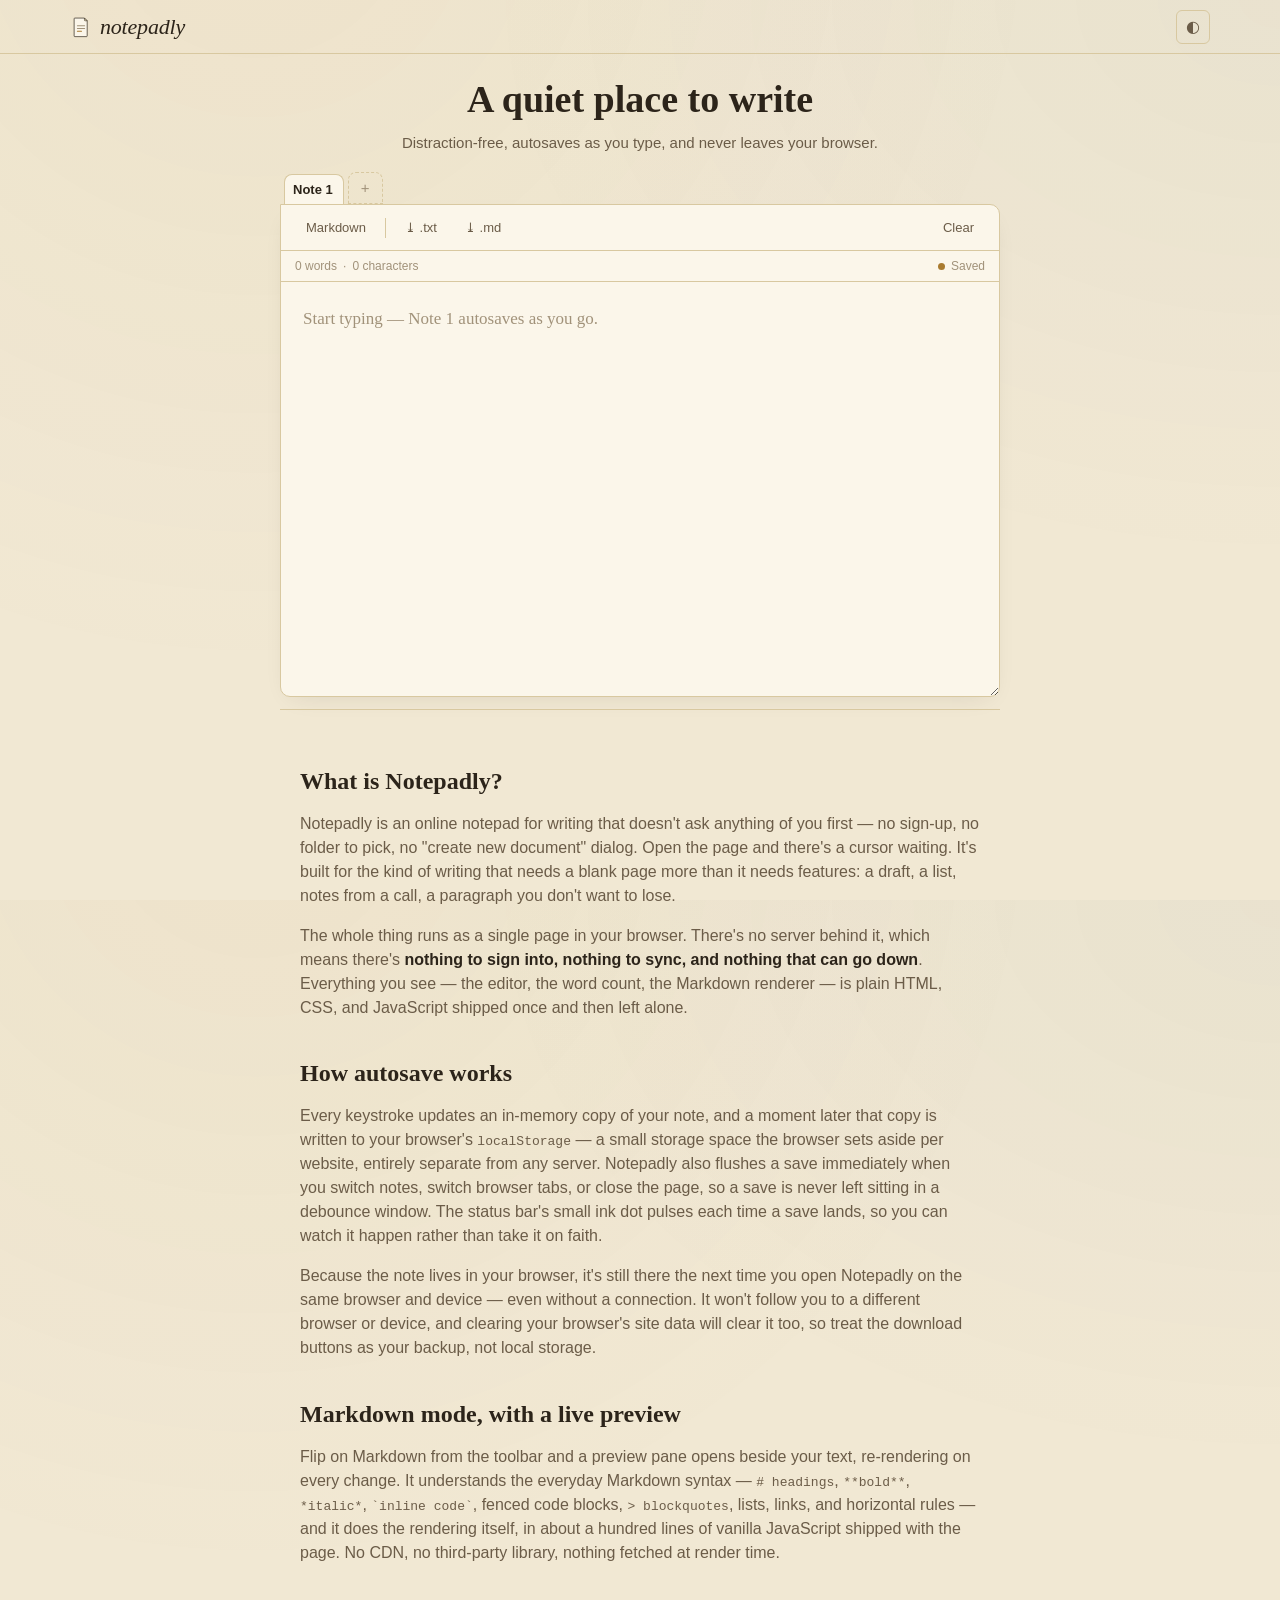
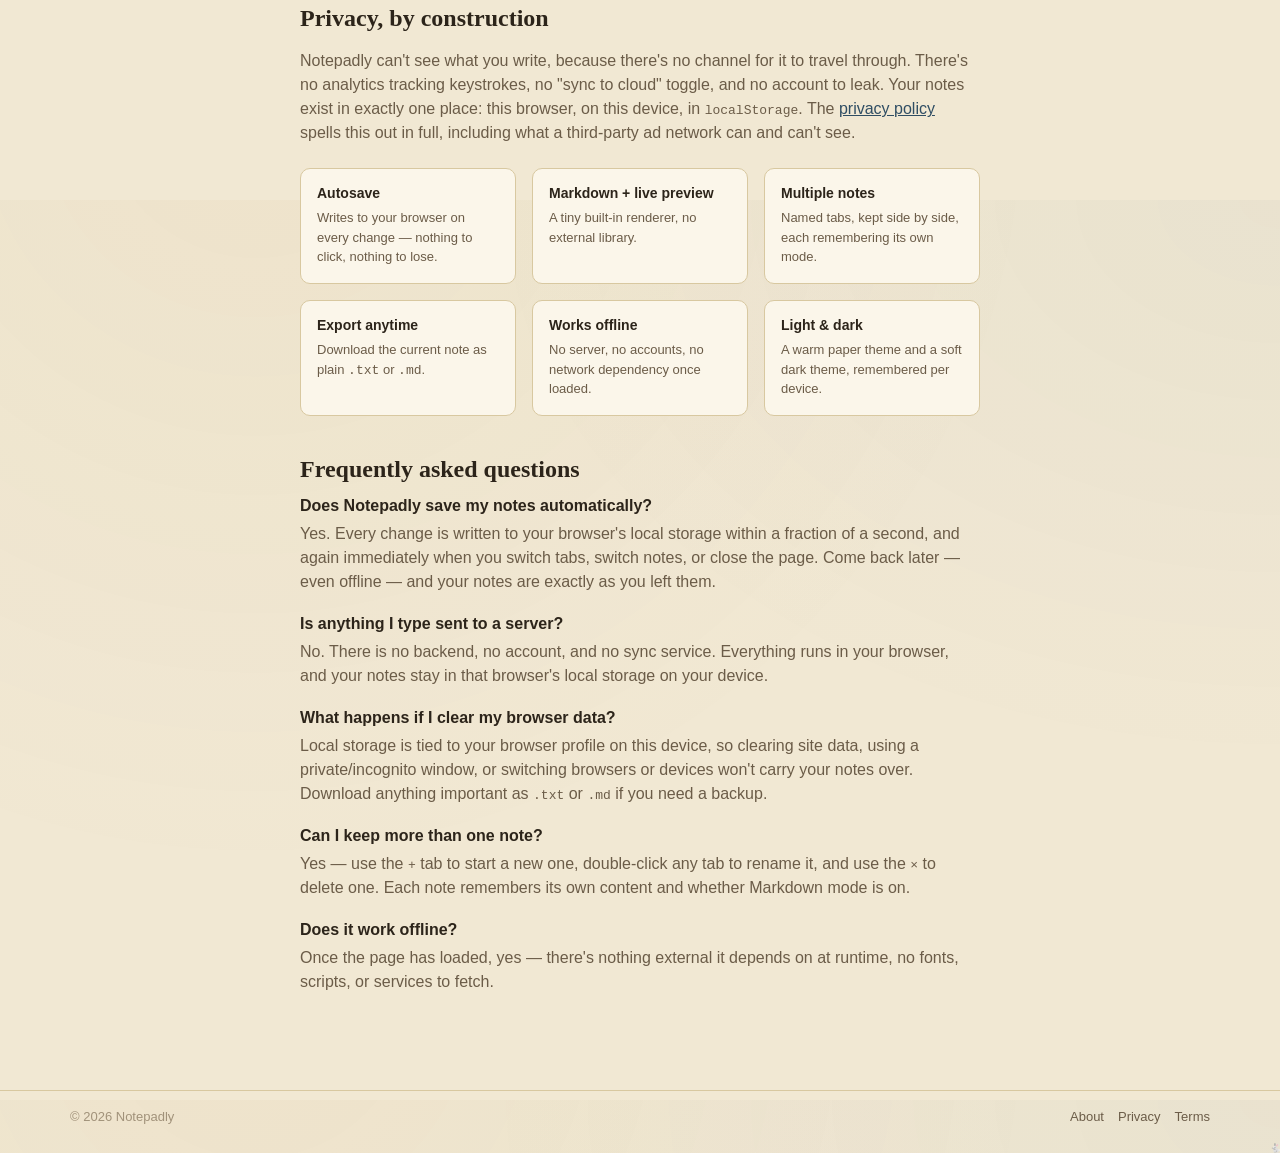
==== index.html @ 27acb7f5 "Take the nav out of the header notepadly.app is the other half of the portfolio navigation round (ng" ====
<!doctype html>
<html lang="en">
<head>
<meta charset="utf-8">
<script>
(function () {
  try {
    var t = localStorage.getItem("notepadly-theme");
    if (t === "light" || t === "dark") document.documentElement.setAttribute("data-theme", t);
  } catch (e) { /* ignore */ }
})();
</script>
<meta name="viewport" content="width=device-width, initial-scale=1">
<title>Notepadly — Distraction-Free Online Notepad</title>
<meta name="description" content="A distraction-free online notepad that autosaves to your browser as you type. Switch to Markdown for a live preview, keep multiple notes, and download as .txt or .md. Nothing is ever uploaded — it all stays on your device and works offline.">
<link rel="canonical" href="https://notepadly.app/">
<meta name="theme-color" content="#f1e8d3">

<meta property="og:type" content="website">
<meta property="og:title" content="Notepadly — Distraction-Free Online Notepad">
<meta property="og:description" content="A distraction-free online notepad that autosaves to your browser as you type. Markdown mode, multiple notes, .txt/.md export — nothing ever leaves your device.">
<meta property="og:url" content="https://notepadly.app/">
<meta name="twitter:card" content="summary">
<meta name="twitter:title" content="Notepadly — Distraction-Free Online Notepad">
<meta name="twitter:description" content="A distraction-free online notepad that autosaves to your browser as you type. Markdown mode, multiple notes, .txt/.md export — nothing ever leaves your device.">

<link rel="icon" href="/assets/favicon.svg" type="image/svg+xml">
<link rel="stylesheet" href="/assets/css/styles.css">

<script type="application/ld+json">
{
  "@context": "https://schema.org",
  "@type": "WebApplication",
  "name": "Notepadly",
  "url": "https://notepadly.app/",
  "applicationCategory": "ProductivityApplication",
  "operatingSystem": "Any",
  "offers": { "@type": "Offer", "price": "0", "priceCurrency": "USD" },
  "description": "A distraction-free, 100% client-side online notepad that autosaves to localStorage as you type, with a Markdown mode with live preview, multiple named notes, and .txt/.md export. Nothing is ever uploaded to a server."
}
</script>
<script type="application/ld+json">
{
  "@context": "https://schema.org",
  "@type": "FAQPage",
  "mainEntity": [
    {
      "@type": "Question",
      "name": "Does Notepadly save my notes automatically?",
      "acceptedAnswer": { "@type": "Answer", "text": "Yes. Every change you make is written to your browser's localStorage within a fraction of a second, and again immediately when you switch tabs, switch notes, or close the page. Reopen Notepadly later — even offline — and your notes are exactly as you left them." }
    },
    {
      "@type": "Question",
      "name": "Is anything I type sent to a server?",
      "acceptedAnswer": { "@type": "Answer", "text": "No. Notepadly has no backend, no account, and no sync service. All of the code runs in your browser, and your notes are stored only in that browser's local storage on your device. Nobody, including us, can read them." }
    },
    {
      "@type": "Question",
      "name": "What happens if I clear my browser data?",
      "acceptedAnswer": { "@type": "Answer", "text": "Local storage is tied to your browser profile on this device, so clearing site data, browsing in a private/incognito window, or switching browsers or devices will not carry your notes over. Download anything important as .txt or .md if you need a backup or want to move it elsewhere." }
    },
    {
      "@type": "Question",
      "name": "How does Markdown mode work?",
      "acceptedAnswer": { "@type": "Answer", "text": "Turn on Markdown from the toolbar and a live preview appears alongside your text. It supports headings, bold and italic, links, inline code and code blocks, blockquotes, lists, and horizontal rules — rendered entirely by a small built-in renderer, with no external library or network request involved." }
    },
    {
      "@type": "Question",
      "name": "Can I keep more than one note?",
      "acceptedAnswer": { "@type": "Answer", "text": "Yes. Use the + tab to start a new note, double-click any tab to rename it, and click the × to delete one. Each note remembers its own content and whether Markdown mode is on." }
    },
    {
      "@type": "Question",
      "name": "Does Notepadly work offline?",
      "acceptedAnswer": { "@type": "Answer", "text": "Once the page has loaded once, it keeps working without a connection — there are no external scripts, fonts, or services it depends on at runtime." }
    }
  ]
}
</script>

<script async src="https://pagead2.googlesyndication.com/pagead/js/adsbygoogle.js?client=ca-pub-7560786263587509" crossorigin="anonymous"></script>
</head>
<body>
<a class="skip-link" href="#main">Skip to content</a>

<header class="site-header">
  <div class="header-inner">
    <a class="brand" href="/" aria-label="Notepadly home">
      <svg class="brand-mark" viewBox="0 0 64 64" aria-hidden="true">
        <path class="page" d="M14 6h28l8 8v44a2 2 0 0 1-2 2H14a2 2 0 0 1-2-2V8a2 2 0 0 1 2-2z" stroke-width="2"/>
        <path class="fold" d="M42 6l8 8h-6a2 2 0 0 1-2-2z" stroke-width="1.5"/>
        <rect x="20" y="27" width="24" height="3" rx="1.5"/>
        <rect x="20" y="35" width="24" height="3" rx="1.5"/>
        <rect class="line-active" x="20" y="43" width="15" height="3" rx="1.5"/>
      </svg>
      notepadly
    </a>
    <button id="theme-toggle" class="icon-btn" type="button" aria-label="Toggle dark/light theme" title="Toggle theme">◐</button>
  </div>
</header>

<!-- nav:start --><!-- nav:end -->

<main id="main">
  <div class="editor-shell">
    <div class="editor-intro">
      <h1>A quiet place to write</h1>
      <p>Distraction-free, autosaves as you type, and never leaves your browser.</p>
    </div>

    <div class="note-tabs" id="note-tabs" aria-label="Your notes">
      <button type="button" class="note-tab-add" id="note-tab-add" aria-label="New note" title="New note">+</button>
    </div>

    <div class="sheet">
      <div class="toolbar">
        <div class="toolbar-group">
          <button type="button" class="tool-btn" id="markdown-toggle" aria-pressed="false" title="Toggle Markdown mode with live preview">Markdown</button>
          <span class="toolbar-sep" aria-hidden="true"></span>
          <button type="button" class="tool-btn" id="download-txt" title="Download this note as .txt">⤓ .txt</button>
          <button type="button" class="tool-btn" id="download-md" title="Download this note as .md">⤓ .md</button>
        </div>
        <div class="toolbar-group">
          <button type="button" class="tool-btn danger" id="clear-btn" title="Clear this note">Clear</button>
        </div>
      </div>

      <div class="status-bar">
        <span class="status-counts">
          <span id="word-count">0 words</span><span id="char-count">0 characters</span>
        </span>
        <span class="autosave" id="autosave-status">
          <span class="ink-dot" id="autosave-dot" aria-hidden="true"></span>
          <span id="autosave-text">Saved</span>
        </span>
      </div>

      <div class="editor-body" id="editor-body">
        <textarea id="editor" spellcheck="true" aria-label="Note content" placeholder="Start typing…"></textarea>
        <div class="preview-pane" id="preview" aria-label="Markdown preview" aria-live="polite"></div>
      </div>
    </div>
  </div>

  <hr class="section-divider">

  <section class="container-narrow">
    <h2>What is Notepadly?</h2>
    <p>Notepadly is an online notepad for writing that doesn't ask anything of you first — no sign-up, no folder to pick, no "create new document" dialog. Open the page and there's a cursor waiting. It's built for the kind of writing that needs a blank page more than it needs features: a draft, a list, notes from a call, a paragraph you don't want to lose.</p>
    <p>The whole thing runs as a single page in your browser. There's no server behind it, which means there's <strong>nothing to sign into, nothing to sync, and nothing that can go down</strong>. Everything you see — the editor, the word count, the Markdown renderer — is plain HTML, CSS, and JavaScript shipped once and then left alone.</p>

    <h2>How autosave works</h2>
    <p>Every keystroke updates an in-memory copy of your note, and a moment later that copy is written to your browser's <code>localStorage</code> — a small storage space the browser sets aside per website, entirely separate from any server. Notepadly also flushes a save immediately when you switch notes, switch browser tabs, or close the page, so a save is never left sitting in a debounce window. The status bar's small ink dot pulses each time a save lands, so you can watch it happen rather than take it on faith.</p>
    <p>Because the note lives in your browser, it's still there the next time you open Notepadly on the same browser and device — even without a connection. It won't follow you to a different browser or device, and clearing your browser's site data will clear it too, so treat the download buttons as your backup, not local storage.</p>

    <h2>Markdown mode, with a live preview</h2>
    <p>Flip on Markdown from the toolbar and a preview pane opens beside your text, re-rendering on every change. It understands the everyday Markdown syntax — <code># headings</code>, <code>**bold**</code>, <code>*italic*</code>, <code>`inline code`</code>, fenced code blocks, <code>&gt; blockquotes</code>, lists, links, and horizontal rules — and it does the rendering itself, in about a hundred lines of vanilla JavaScript shipped with the page. No CDN, no third-party library, nothing fetched at render time.</p>

    <h2>Privacy, by construction</h2>
    <p>Notepadly can't see what you write, because there's no channel for it to travel through. There's no analytics tracking keystrokes, no "sync to cloud" toggle, and no account to leak. Your notes exist in exactly one place: this browser, on this device, in <code>localStorage</code>. The <a href="/privacy.html">privacy policy</a> spells this out in full, including what a third-party ad network can and can't see.</p>

    <div class="feature-grid">
      <div class="feature-card"><h3>Autosave</h3><p>Writes to your browser on every change — nothing to click, nothing to lose.</p></div>
      <div class="feature-card"><h3>Markdown + live preview</h3><p>A tiny built-in renderer, no external library.</p></div>
      <div class="feature-card"><h3>Multiple notes</h3><p>Named tabs, kept side by side, each remembering its own mode.</p></div>
      <div class="feature-card"><h3>Export anytime</h3><p>Download the current note as plain <code>.txt</code> or <code>.md</code>.</p></div>
      <div class="feature-card"><h3>Works offline</h3><p>No server, no accounts, no network dependency once loaded.</p></div>
      <div class="feature-card"><h3>Light &amp; dark</h3><p>A warm paper theme and a soft dark theme, remembered per device.</p></div>
    </div>

    <h2>Frequently asked questions</h2>
    <div class="faq-item">
      <h3>Does Notepadly save my notes automatically?</h3>
      <p>Yes. Every change is written to your browser's local storage within a fraction of a second, and again immediately when you switch tabs, switch notes, or close the page. Come back later — even offline — and your notes are exactly as you left them.</p>
    </div>
    <div class="faq-item">
      <h3>Is anything I type sent to a server?</h3>
      <p>No. There is no backend, no account, and no sync service. Everything runs in your browser, and your notes stay in that browser's local storage on your device.</p>
    </div>
    <div class="faq-item">
      <h3>What happens if I clear my browser data?</h3>
      <p>Local storage is tied to your browser profile on this device, so clearing site data, using a private/incognito window, or switching browsers or devices won't carry your notes over. Download anything important as <code>.txt</code> or <code>.md</code> if you need a backup.</p>
    </div>
    <div class="faq-item">
      <h3>Can I keep more than one note?</h3>
      <p>Yes — use the <code>+</code> tab to start a new one, double-click any tab to rename it, and use the <code>×</code> to delete one. Each note remembers its own content and whether Markdown mode is on.</p>
    </div>
    <div class="faq-item">
      <h3>Does it work offline?</h3>
      <p>Once the page has loaded, yes — there's nothing external it depends on at runtime, no fonts, scripts, or services to fetch.</p>
    </div>
  </section>
</main>

<footer class="site-footer">
  <div class="footer-inner">
    <div>© <span id="year"></span> Notepadly</div>
    <div class="footer-links">
      <a href="/about.html">About</a>
      <a href="/privacy.html">Privacy</a>
      <a href="/terms.html">Terms</a>
    </div>
  </div>
</footer>

<a href="https://erabb.it" class="erabbit-mark" aria-label="erabb.it"><img src="data:image/svg+xml,<svg xmlns=%22http://www.w3.org/2000/svg%22 viewBox=%220 0 100 100%22><text y=%22.9em%22 font-size=%2290%22>🐇</text></svg>" width="10" height="10" alt=""></a>

<script src="/assets/js/markdown.js"></script>
<script src="/assets/js/app.js"></script>
</body>
</html>
---- assets/css/styles.css ----
/* notepadly.app — design system
   "Paper & Ink": a warm parchment light theme (never the flat cream-plus-
   terracotta default) paired with a soft coffee-dark theme, a comfortable
   serif writing surface, and one signature moment — an ink-blot pulse on
   the autosave indicator — earned by the feature it represents rather than
   decoration. System font stack only, zero external requests. */

* { box-sizing: border-box; }
html { -webkit-text-size-adjust: 100%; }

:root {
  /* -- paper & ink: light (default) -- */
  --paper: #f1e8d3;
  --paper-raised: #fbf6ea;
  --paper-inset: #e6dabf;
  --rule: #d8c8a0;
  --ink: #2c241a;
  --ink-soft: #6b5c48;
  --ink-faint: #a1927a;
  --accent: #2f4d63;
  --accent-soft: #4f7089;
  --accent-contrast: #f6f1e4;
  --brass: #a97b2f;
  --brass-soft: rgba(169, 123, 47, .16);
  --danger: #9c4433;
  --danger-soft: rgba(156, 68, 51, .12);
  --shadow: rgba(44, 36, 26, .14);
  --focus: #2f6f8f;

  --font-editor: Georgia, "Iowan Old Style", "Palatino Linotype", "Book Antiqua", "Charter", serif;
  --font-ui: -apple-system, BlinkMacSystemFont, "Segoe UI", Roboto, Helvetica, Arial, sans-serif;
  --font-mono: ui-monospace, "SF Mono", "Cascadia Mono", Menlo, Consolas, "Liberation Mono", monospace;
  --maxw: 1180px;
  --page-w: 720px;
  --radius: 10px;
  --radius-sm: 6px;
}

:root[data-theme="dark"] {
  --paper: #211c15;
  --paper-raised: #29231a;
  --paper-inset: #191510;
  --rule: #3a3224;
  --ink: #ece1c8;
  --ink-soft: #b7a888;
  --ink-faint: #7d735c;
  --accent: #8fb3cf;
  --accent-soft: #6e93b3;
  --accent-contrast: #14212b;
  --brass: #d9a34e;
  --brass-soft: rgba(217, 163, 78, .16);
  --danger: #d1867a;
  --danger-soft: rgba(209, 134, 122, .14);
  --shadow: rgba(0, 0, 0, .4);
  --focus: #9cc8e6;
}

@media (prefers-color-scheme: dark) {
  :root:not([data-theme="light"]) {
    --paper: #211c15;
    --paper-raised: #29231a;
    --paper-inset: #191510;
    --rule: #3a3224;
    --ink: #ece1c8;
    --ink-soft: #b7a888;
    --ink-faint: #7d735c;
    --accent: #8fb3cf;
    --accent-soft: #6e93b3;
    --accent-contrast: #14212b;
    --brass: #d9a34e;
    --brass-soft: rgba(217, 163, 78, .16);
    --danger: #d1867a;
    --danger-soft: rgba(209, 134, 122, .14);
    --shadow: rgba(0, 0, 0, .4);
    --focus: #9cc8e6;
  }
}

html, body {
  height: 100%;
}

body {
  margin: 0;
  background: var(--paper);
  background-image:
    radial-gradient(ellipse at 20% -10%, rgba(169, 123, 47, .05), transparent 55%),
    radial-gradient(ellipse at 100% 0%, rgba(47, 77, 99, .04), transparent 45%);
  color: var(--ink);
  font-family: var(--font-ui);
  line-height: 1.5;
  min-height: 100%;
  display: flex;
  flex-direction: column;
  transition: background-color .25s ease, color .25s ease;
}

a { color: var(--accent); }
a:hover { color: var(--accent-soft); }

h1, h2, h3 { font-family: var(--font-editor); color: var(--ink); line-height: 1.25; }

:focus-visible {
  outline: 2px solid var(--focus);
  outline-offset: 2px;
}

.skip-link {
  position: absolute;
  left: -999px;
  top: 0;
  background: var(--accent);
  color: var(--accent-contrast);
  padding: 10px 16px;
  border-radius: 0 0 8px 0;
  z-index: 100;
}
.skip-link:focus { left: 0; }

/* ---------- header ---------- */
/* Brand and the theme toggle, nothing else. One tool means no peers to list,
   so this site is the portfolio pattern's other half: no rail, no sheet, no
   toolbar element at all (ngineer420.github.io#13). Home is the brand, and
   About, Privacy and Terms live in the footer, which already carried them —
   two of the four header slots were spending themselves twice.

   Not sticky, so nothing in the chrome can overlay an AdSense anchor unit,
   and a fixed height so the header is the same 54px on every page at every
   width. It used to grow to 99px below 500px, where flex-wrap broke the four
   links onto a second row beside a one-line wordmark. */
.site-header {
  border-bottom: 1px solid var(--rule);
}
.header-inner {
  max-width: var(--maxw);
  margin: 0 auto;
  padding: 0 20px;
  height: 53px;
  display: flex;
  align-items: center;
  justify-content: space-between;
  gap: 16px;
}
.brand {
  display: inline-flex;
  align-items: center;
  gap: 8px;
  font-family: var(--font-editor);
  font-style: italic;
  font-size: 22px;
  letter-spacing: -.2px;
  color: var(--ink);
  text-decoration: none;
}
.brand:hover { color: var(--ink); }
.brand-mark { width: 22px; height: 22px; flex: none; }
.brand-mark path.page { fill: var(--paper-raised); stroke: var(--ink); }
.brand-mark path.fold { fill: var(--rule); stroke: var(--ink); }
.brand-mark rect { fill: var(--ink-faint); }
.brand-mark rect.line-active { fill: var(--brass); }

.icon-btn {
  font-family: var(--font-ui);
  background: transparent;
  border: 1px solid var(--rule);
  color: var(--ink-soft);
  width: 34px;
  height: 34px;
  border-radius: var(--radius-sm);
  cursor: pointer;
  display: inline-flex;
  align-items: center;
  justify-content: center;
  font-size: 16px;
}
.icon-btn:hover { background: var(--paper-raised); color: var(--ink); }

/* ---------- main / editor page ---------- */
main { flex: 1; }

.editor-shell {
  max-width: var(--maxw);
  margin: 0 auto;
  padding: 22px 20px 12px;
}

.editor-intro {
  max-width: var(--page-w);
  margin: 0 auto 18px;
  text-align: center;
}
.editor-intro h1 {
  font-size: clamp(28px, 4vw, 38px);
  margin: 0 0 8px;
}
.editor-intro p {
  color: var(--ink-soft);
  margin: 0;
  font-size: 15px;
}

/* note tabs — styled like a notebook's paper index tabs */
.note-tabs {
  max-width: var(--page-w);
  margin: 0 auto;
  display: flex;
  align-items: flex-end;
  gap: 4px;
  overflow-x: auto;
  padding: 0 4px;
}
.note-tab {
  position: relative;
  display: inline-flex;
  align-items: center;
  gap: 4px;
  background: var(--paper-inset);
  border: 1px solid var(--rule);
  border-bottom: none;
  border-radius: 8px 8px 0 0;
  padding: 3px 4px 3px 2px;
  white-space: nowrap;
}
.note-tab.is-active {
  background: var(--paper-raised);
}
.note-tab-name {
  font-family: var(--font-ui);
  font-size: 13px;
  color: var(--ink-soft);
  background: none;
  border: none;
  cursor: pointer;
  overflow: hidden;
  text-overflow: ellipsis;
  max-width: 120px;
  padding: 4px 6px;
  border-radius: var(--radius-sm);
}
.note-tab.is-active .note-tab-name {
  color: var(--ink);
  font-weight: 600;
}
.note-tab-name:hover { background: var(--brass-soft); }
.note-tab-rename {
  font-family: var(--font-ui);
  font-size: 13px;
  color: var(--ink);
  background: var(--paper);
  border: 1px solid var(--accent);
  border-radius: var(--radius-sm);
  padding: 3px 6px;
  width: 120px;
}
.note-tab-close {
  border: none;
  background: none;
  color: var(--ink-faint);
  cursor: pointer;
  font-size: 13px;
  line-height: 1;
  padding: 4px 6px;
  border-radius: 3px;
}
.note-tab-close:hover { color: var(--danger); background: var(--danger-soft); }
.note-tab-add {
  border: 1px dashed var(--rule);
  background: transparent;
  color: var(--ink-faint);
  border-radius: 8px 8px 0 0;
  padding: 7px 12px 8px;
  cursor: pointer;
  font-size: 15px;
  line-height: 1;
}
.note-tab-add:hover { color: var(--ink); border-color: var(--ink-faint); }

/* the "sheet" — the paper the editor lives on */
.sheet {
  max-width: var(--page-w);
  margin: 0 auto;
  background: var(--paper-raised);
  border: 1px solid var(--rule);
  border-radius: 0 10px 10px 10px;
  box-shadow: 0 8px 24px -12px var(--shadow);
}

.toolbar {
  display: flex;
  align-items: center;
  justify-content: space-between;
  gap: 10px;
  padding: 8px 14px;
  border-bottom: 1px solid var(--rule);
  flex-wrap: wrap;
}
.toolbar-group { display: flex; align-items: center; gap: 6px; flex-wrap: wrap; }

.tool-btn {
  font-family: var(--font-ui);
  background: transparent;
  border: 1px solid transparent;
  color: var(--ink-soft);
  padding: 6px 10px;
  border-radius: var(--radius-sm);
  cursor: pointer;
  font-size: 13px;
  display: inline-flex;
  align-items: center;
  gap: 5px;
}
.tool-btn:hover { background: var(--paper-inset); color: var(--ink); }
.tool-btn.is-active {
  background: var(--accent);
  color: var(--accent-contrast);
}
.tool-btn.is-active:hover { background: var(--accent-soft); }
.tool-btn.danger:hover { color: var(--danger); background: var(--danger-soft); }

.toolbar-sep {
  width: 1px;
  height: 20px;
  background: var(--rule);
  margin: 0 2px;
}

/* status bar: word/char count + autosave */
.status-bar {
  display: flex;
  align-items: center;
  justify-content: space-between;
  padding: 6px 14px;
  font-size: 12px;
  color: var(--ink-faint);
  border-bottom: 1px solid var(--rule);
  font-family: var(--font-ui);
}
.status-counts span + span::before { content: "·"; margin: 0 6px; }

.autosave {
  display: inline-flex;
  align-items: center;
  gap: 6px;
}
.ink-dot {
  width: 7px;
  height: 7px;
  border-radius: 50%;
  background: var(--brass);
  position: relative;
  flex: none;
}
.ink-dot::after {
  content: "";
  position: absolute;
  inset: -6px;
  border-radius: 50%;
  background: var(--brass-soft);
  opacity: 0;
  transform: scale(.4);
}
.ink-dot.is-pulsing::after {
  animation: ink-spread .7s ease-out;
}
@keyframes ink-spread {
  0% { opacity: .8; transform: scale(.3); }
  100% { opacity: 0; transform: scale(2.2); }
}
.autosave.is-saving .ink-dot { background: var(--ink-faint); }

/* editor + markdown preview */
.editor-body {
  display: grid;
  grid-template-columns: 1fr;
}
.editor-body.is-split {
  grid-template-columns: 1fr 1fr;
}
#editor {
  font-family: var(--font-editor);
  font-size: 17px;
  line-height: 1.8;
  color: var(--ink);
  background: transparent;
  border: none;
  outline: none;
  resize: vertical;
  width: 100%;
  min-height: 46vh;
  padding: 22px;
  tab-size: 2;
}
#editor::placeholder { color: var(--ink-faint); }

.preview-pane {
  font-family: var(--font-editor);
  font-size: 16px;
  line-height: 1.75;
  color: var(--ink);
  padding: 22px;
  min-height: 46vh;
  border-left: 1px dashed var(--rule);
  overflow-wrap: break-word;
}
.editor-body:not(.is-split) .preview-pane { display: none; }
.preview-pane h1, .preview-pane h2, .preview-pane h3,
.preview-pane h4, .preview-pane h5, .preview-pane h6 {
  margin-top: 0;
}
.preview-pane pre {
  background: var(--paper-inset);
  padding: 10px 12px;
  border-radius: var(--radius-sm);
  overflow-x: auto;
  font-family: var(--font-mono);
  font-size: 13px;
}
.preview-pane code {
  font-family: var(--font-mono);
  font-size: .9em;
  background: var(--paper-inset);
  padding: .1em .35em;
  border-radius: 4px;
}
.preview-pane pre code { background: none; padding: 0; }
.preview-pane blockquote {
  margin: 0 0 1em;
  padding: 2px 0 2px 14px;
  border-left: 3px solid var(--brass);
  color: var(--ink-soft);
}
.preview-pane hr { border: none; border-top: 1px solid var(--rule); margin: 1.4em 0; }
.preview-pane ul, .preview-pane ol { padding-left: 1.4em; }
.preview-empty {
  color: var(--ink-faint);
  font-style: italic;
}

@media (max-width: 720px) {
  .editor-body.is-split { grid-template-columns: 1fr; }
  .preview-pane { border-left: none; border-top: 1px dashed var(--rule); }
}

/* ---------- content sections (SEO) ---------- */
.container-narrow {
  max-width: 720px;
  margin: 0 auto;
  padding: 56px 20px;
}
.container-narrow h2 { font-size: 24px; margin: 1.6em 0 .5em; }
.container-narrow h2:first-child { margin-top: 0; }
.container-narrow p { color: var(--ink-soft); }
.container-narrow p strong { color: var(--ink); }

.section-divider {
  max-width: 720px;
  margin: 0 auto;
  border: none;
  border-top: 1px solid var(--rule);
}

.faq-item { margin-bottom: 20px; }
.faq-item h3 { font-size: 16px; margin: 0 0 6px; font-family: var(--font-ui); }
.faq-item p { margin: 0; }

.feature-grid {
  display: grid;
  grid-template-columns: repeat(auto-fit, minmax(180px, 1fr));
  gap: 16px;
  margin: 1.4em 0;
}
.feature-card {
  background: var(--paper-raised);
  border: 1px solid var(--rule);
  border-radius: var(--radius);
  padding: 16px;
}
.feature-card h3 { font-family: var(--font-ui); font-size: 14px; margin: 0 0 6px; color: var(--ink); }
.feature-card p { margin: 0; font-size: 13px; color: var(--ink-soft); }

/* ---------- footer ---------- */
.site-footer {
  border-top: 1px solid var(--rule);
  margin-top: 20px;
}
.footer-inner {
  max-width: var(--maxw);
  margin: 0 auto;
  padding: 4px 20px;
  display: flex;
  align-items: center;
  justify-content: space-between;
  gap: 12px;
  flex-wrap: wrap;
  font-size: 13px;
  color: var(--ink-faint);
}
.footer-links { display: flex; gap: 14px; }
/* These three are now the only route to About, Privacy and Terms, so they get
   a real tap target. They were 18-19.5px tall, which the mobile audit flagged
   on every render of this site. */
.footer-links a {
  display: inline-flex;
  align-items: center;
  min-height: 44px;
  color: var(--ink-soft);
  text-decoration: none;
}
.footer-links a:hover { color: var(--ink); }

/* Last element on the page, flush to the corner, and not a link that invites
   a click — the pointer stays an arrow. */
.erabbit-mark { display: block; width: 10px; margin: 0 0 0 auto; line-height: 0; cursor: default; }
.erabbit-mark img { display: block; width: 10px; height: 10px; }

/* ---------- simple pages (about/privacy/terms/404) ---------- */
.page-hero {
  max-width: 720px;
  margin: 0 auto;
  padding: 40px 20px 0;
}
.page-hero h1 { font-size: 32px; margin: 0 0 4px; }
.page-hero .updated { color: var(--ink-faint); font-size: 13px; margin: 0 0 1.6em; }

@media (prefers-reduced-motion: reduce) {
  * { animation-duration: .001ms !important; transition-duration: .001ms !important; }
}
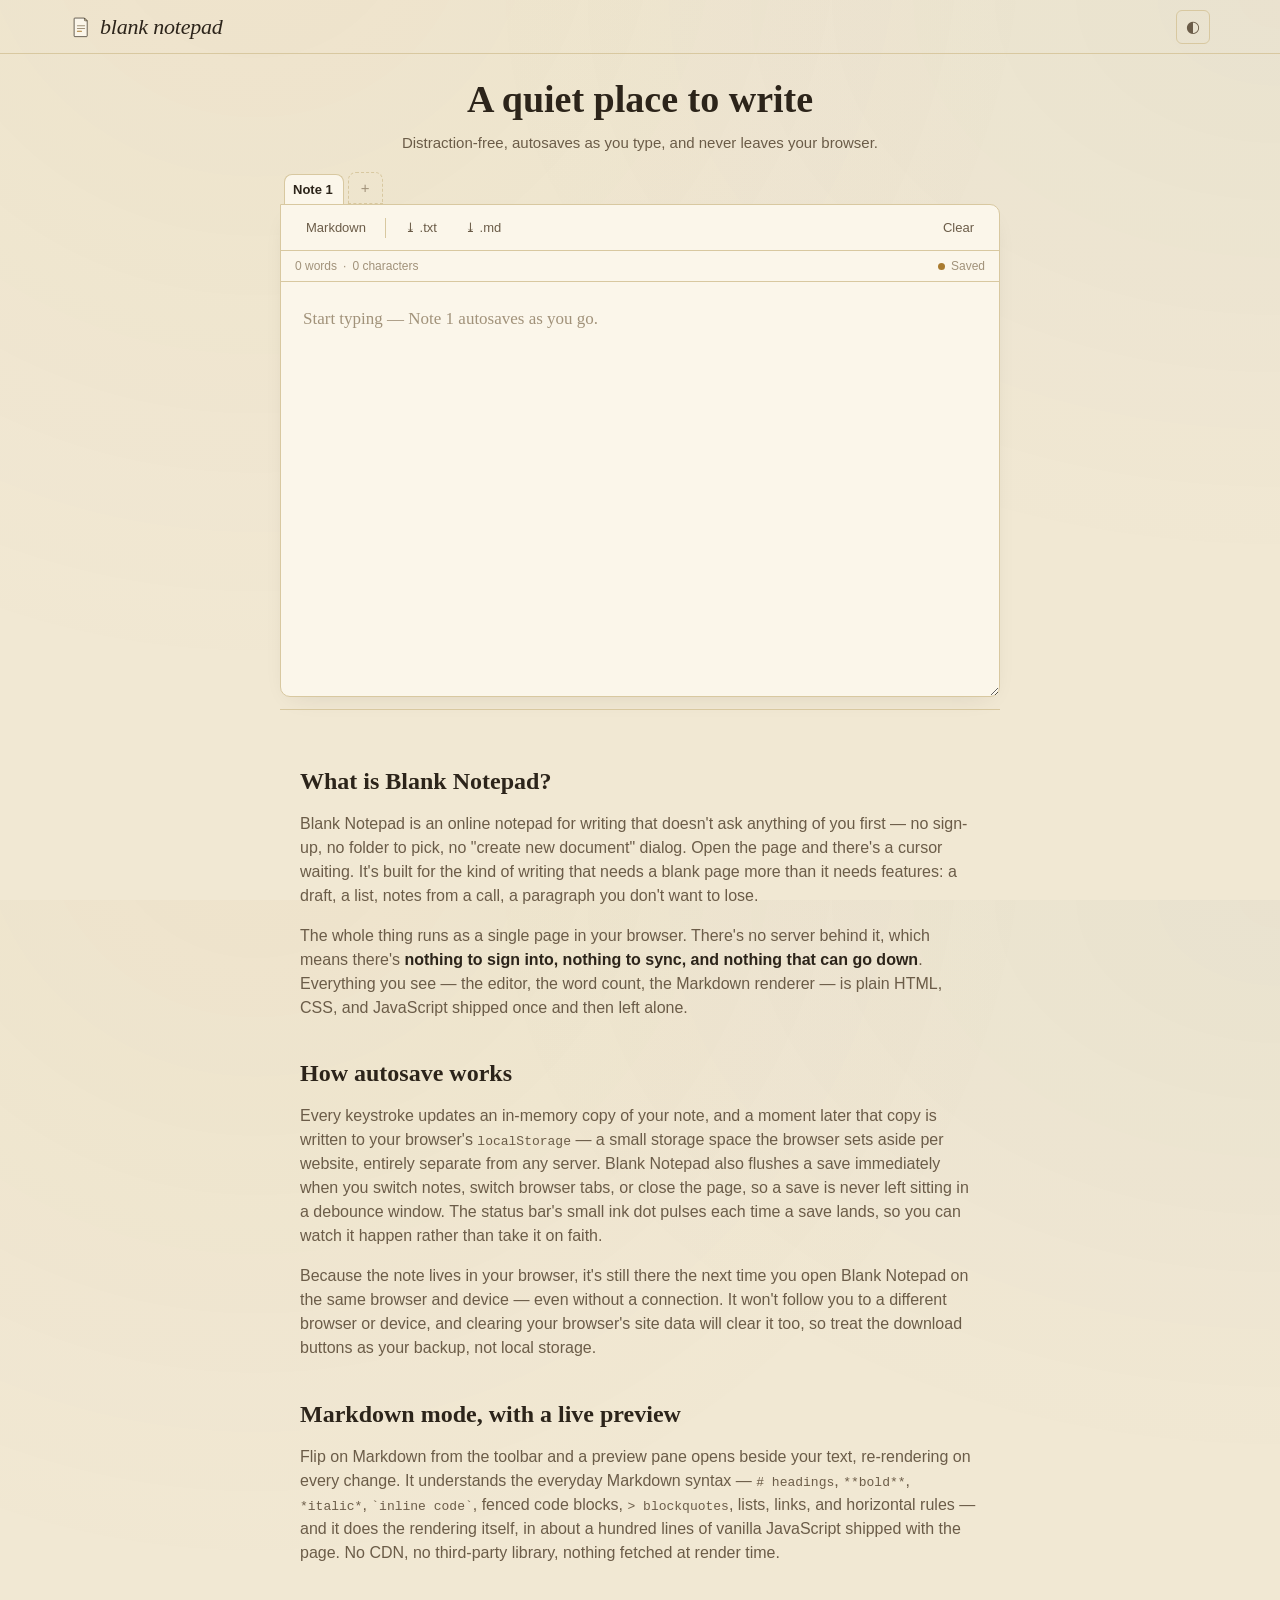
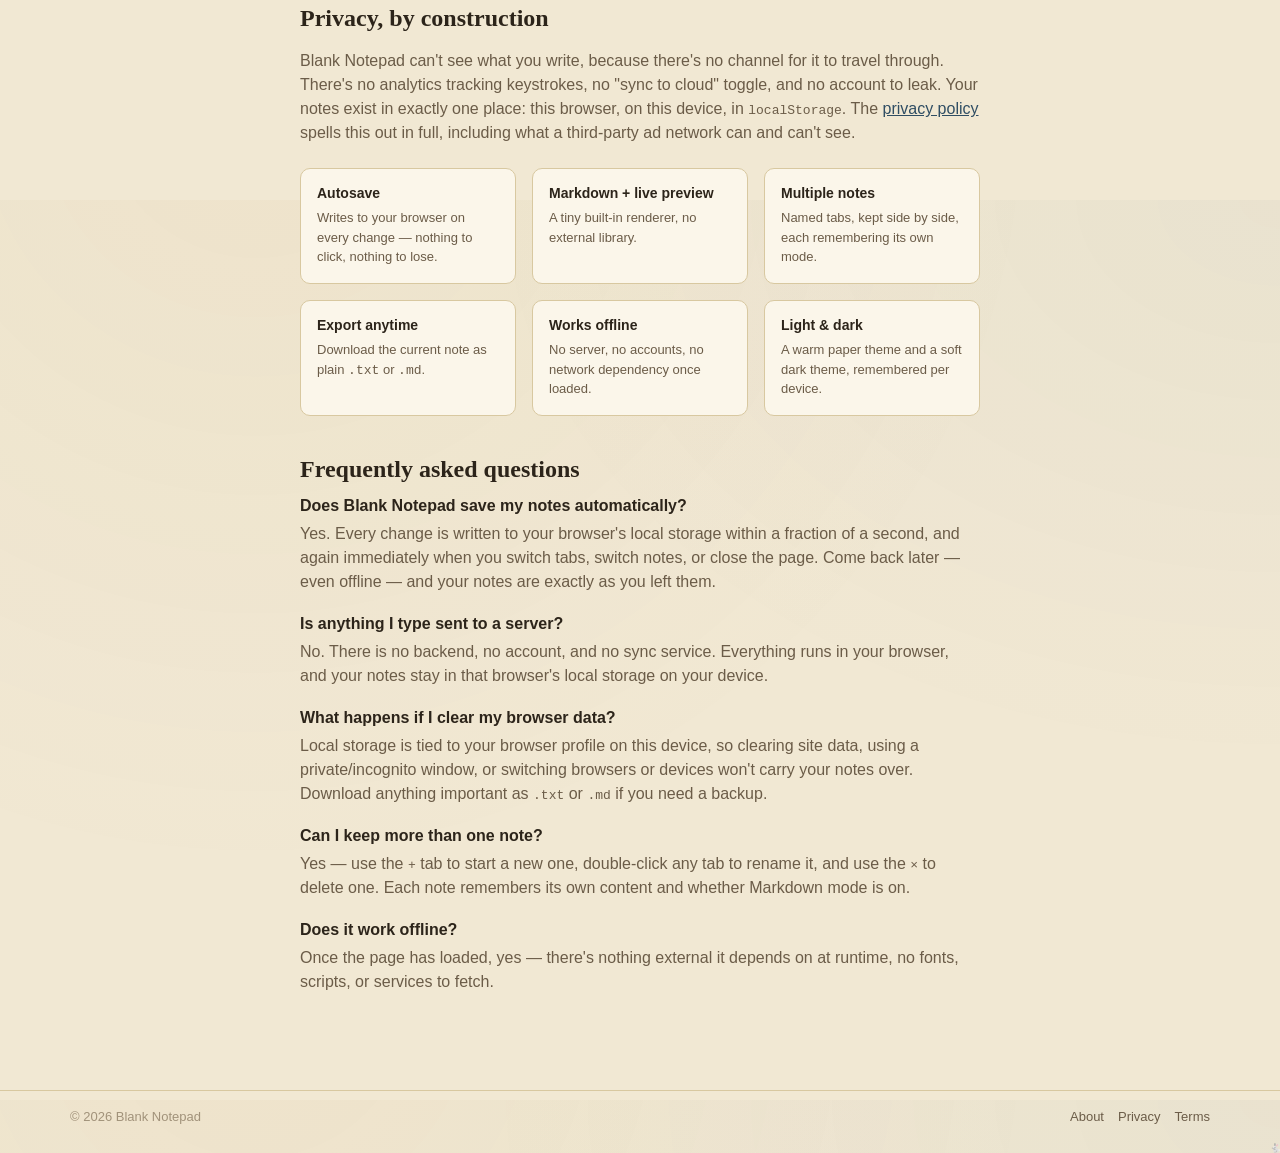
==== commit 5bbc0444: "Rename to Blank Notepad on blanknotepad.com Swaps the domain across CNAME, canonicals, og:url, JSON-" ====
--- a/index.html
+++ b/index.html
@@ -11,17 +11,17 @@
 })();
 </script>
 <meta name="viewport" content="width=device-width, initial-scale=1">
-<title>Notepadly — Distraction-Free Online Notepad</title>
+<title>Blank Notepad — Distraction-Free Online Notepad</title>
 <meta name="description" content="A distraction-free online notepad that autosaves to your browser as you type. Switch to Markdown for a live preview, keep multiple notes, and download as .txt or .md. Nothing is ever uploaded — it all stays on your device and works offline.">
-<link rel="canonical" href="https://notepadly.app/">
+<link rel="canonical" href="https://blanknotepad.com/">
 <meta name="theme-color" content="#f1e8d3">
 
 <meta property="og:type" content="website">
-<meta property="og:title" content="Notepadly — Distraction-Free Online Notepad">
+<meta property="og:title" content="Blank Notepad — Distraction-Free Online Notepad">
 <meta property="og:description" content="A distraction-free online notepad that autosaves to your browser as you type. Markdown mode, multiple notes, .txt/.md export — nothing ever leaves your device.">
-<meta property="og:url" content="https://notepadly.app/">
+<meta property="og:url" content="https://blanknotepad.com/">
 <meta name="twitter:card" content="summary">
-<meta name="twitter:title" content="Notepadly — Distraction-Free Online Notepad">
+<meta name="twitter:title" content="Blank Notepad — Distraction-Free Online Notepad">
 <meta name="twitter:description" content="A distraction-free online notepad that autosaves to your browser as you type. Markdown mode, multiple notes, .txt/.md export — nothing ever leaves your device.">
 
 <link rel="icon" href="/assets/favicon.svg" type="image/svg+xml">
@@ -31,8 +31,8 @@
 {
   "@context": "https://schema.org",
   "@type": "WebApplication",
-  "name": "Notepadly",
-  "url": "https://notepadly.app/",
+  "name": "Blank Notepad",
+  "url": "https://blanknotepad.com/",
   "applicationCategory": "ProductivityApplication",
   "operatingSystem": "Any",
   "offers": { "@type": "Offer", "price": "0", "priceCurrency": "USD" },
@@ -46,13 +46,13 @@
   "mainEntity": [
     {
       "@type": "Question",
-      "name": "Does Notepadly save my notes automatically?",
-      "acceptedAnswer": { "@type": "Answer", "text": "Yes. Every change you make is written to your browser's localStorage within a fraction of a second, and again immediately when you switch tabs, switch notes, or close the page. Reopen Notepadly later — even offline — and your notes are exactly as you left them." }
+      "name": "Does Blank Notepad save my notes automatically?",
+      "acceptedAnswer": { "@type": "Answer", "text": "Yes. Every change you make is written to your browser's localStorage within a fraction of a second, and again immediately when you switch tabs, switch notes, or close the page. Reopen Blank Notepad later — even offline — and your notes are exactly as you left them." }
     },
     {
       "@type": "Question",
       "name": "Is anything I type sent to a server?",
-      "acceptedAnswer": { "@type": "Answer", "text": "No. Notepadly has no backend, no account, and no sync service. All of the code runs in your browser, and your notes are stored only in that browser's local storage on your device. Nobody, including us, can read them." }
+      "acceptedAnswer": { "@type": "Answer", "text": "No. Blank Notepad has no backend, no account, and no sync service. All of the code runs in your browser, and your notes are stored only in that browser's local storage on your device. Nobody, including us, can read them." }
     },
     {
       "@type": "Question",
@@ -71,7 +71,7 @@
     },
     {
       "@type": "Question",
-      "name": "Does Notepadly work offline?",
+      "name": "Does Blank Notepad work offline?",
       "acceptedAnswer": { "@type": "Answer", "text": "Once the page has loaded once, it keeps working without a connection — there are no external scripts, fonts, or services it depends on at runtime." }
     }
   ]
@@ -85,7 +85,7 @@
 
 <header class="site-header">
   <div class="header-inner">
-    <a class="brand" href="/" aria-label="Notepadly home">
+    <a class="brand" href="/" aria-label="Blank Notepad home">
       <svg class="brand-mark" viewBox="0 0 64 64" aria-hidden="true">
         <path class="page" d="M14 6h28l8 8v44a2 2 0 0 1-2 2H14a2 2 0 0 1-2-2V8a2 2 0 0 1 2-2z" stroke-width="2"/>
         <path class="fold" d="M42 6l8 8h-6a2 2 0 0 1-2-2z" stroke-width="1.5"/>
@@ -93,7 +93,7 @@
         <rect x="20" y="35" width="24" height="3" rx="1.5"/>
         <rect class="line-active" x="20" y="43" width="15" height="3" rx="1.5"/>
       </svg>
-      notepadly
+      blank notepad
     </a>
     <button id="theme-toggle" class="icon-btn" type="button" aria-label="Toggle dark/light theme" title="Toggle theme">◐</button>
   </div>
@@ -145,19 +145,19 @@
   <hr class="section-divider">
 
   <section class="container-narrow">
-    <h2>What is Notepadly?</h2>
-    <p>Notepadly is an online notepad for writing that doesn't ask anything of you first — no sign-up, no folder to pick, no "create new document" dialog. Open the page and there's a cursor waiting. It's built for the kind of writing that needs a blank page more than it needs features: a draft, a list, notes from a call, a paragraph you don't want to lose.</p>
+    <h2>What is Blank Notepad?</h2>
+    <p>Blank Notepad is an online notepad for writing that doesn't ask anything of you first — no sign-up, no folder to pick, no "create new document" dialog. Open the page and there's a cursor waiting. It's built for the kind of writing that needs a blank page more than it needs features: a draft, a list, notes from a call, a paragraph you don't want to lose.</p>
     <p>The whole thing runs as a single page in your browser. There's no server behind it, which means there's <strong>nothing to sign into, nothing to sync, and nothing that can go down</strong>. Everything you see — the editor, the word count, the Markdown renderer — is plain HTML, CSS, and JavaScript shipped once and then left alone.</p>
 
     <h2>How autosave works</h2>
-    <p>Every keystroke updates an in-memory copy of your note, and a moment later that copy is written to your browser's <code>localStorage</code> — a small storage space the browser sets aside per website, entirely separate from any server. Notepadly also flushes a save immediately when you switch notes, switch browser tabs, or close the page, so a save is never left sitting in a debounce window. The status bar's small ink dot pulses each time a save lands, so you can watch it happen rather than take it on faith.</p>
-    <p>Because the note lives in your browser, it's still there the next time you open Notepadly on the same browser and device — even without a connection. It won't follow you to a different browser or device, and clearing your browser's site data will clear it too, so treat the download buttons as your backup, not local storage.</p>
+    <p>Every keystroke updates an in-memory copy of your note, and a moment later that copy is written to your browser's <code>localStorage</code> — a small storage space the browser sets aside per website, entirely separate from any server. Blank Notepad also flushes a save immediately when you switch notes, switch browser tabs, or close the page, so a save is never left sitting in a debounce window. The status bar's small ink dot pulses each time a save lands, so you can watch it happen rather than take it on faith.</p>
+    <p>Because the note lives in your browser, it's still there the next time you open Blank Notepad on the same browser and device — even without a connection. It won't follow you to a different browser or device, and clearing your browser's site data will clear it too, so treat the download buttons as your backup, not local storage.</p>
 
     <h2>Markdown mode, with a live preview</h2>
     <p>Flip on Markdown from the toolbar and a preview pane opens beside your text, re-rendering on every change. It understands the everyday Markdown syntax — <code># headings</code>, <code>**bold**</code>, <code>*italic*</code>, <code>`inline code`</code>, fenced code blocks, <code>&gt; blockquotes</code>, lists, links, and horizontal rules — and it does the rendering itself, in about a hundred lines of vanilla JavaScript shipped with the page. No CDN, no third-party library, nothing fetched at render time.</p>
 
     <h2>Privacy, by construction</h2>
-    <p>Notepadly can't see what you write, because there's no channel for it to travel through. There's no analytics tracking keystrokes, no "sync to cloud" toggle, and no account to leak. Your notes exist in exactly one place: this browser, on this device, in <code>localStorage</code>. The <a href="/privacy.html">privacy policy</a> spells this out in full, including what a third-party ad network can and can't see.</p>
+    <p>Blank Notepad can't see what you write, because there's no channel for it to travel through. There's no analytics tracking keystrokes, no "sync to cloud" toggle, and no account to leak. Your notes exist in exactly one place: this browser, on this device, in <code>localStorage</code>. The <a href="/privacy.html">privacy policy</a> spells this out in full, including what a third-party ad network can and can't see.</p>
 
     <div class="feature-grid">
       <div class="feature-card"><h3>Autosave</h3><p>Writes to your browser on every change — nothing to click, nothing to lose.</p></div>
@@ -170,7 +170,7 @@
 
     <h2>Frequently asked questions</h2>
     <div class="faq-item">
-      <h3>Does Notepadly save my notes automatically?</h3>
+      <h3>Does Blank Notepad save my notes automatically?</h3>
       <p>Yes. Every change is written to your browser's local storage within a fraction of a second, and again immediately when you switch tabs, switch notes, or close the page. Come back later — even offline — and your notes are exactly as you left them.</p>
     </div>
     <div class="faq-item">
@@ -194,7 +194,7 @@
 
 <footer class="site-footer">
   <div class="footer-inner">
-    <div>© <span id="year"></span> Notepadly</div>
+    <div>© <span id="year"></span> Blank Notepad</div>
     <div class="footer-links">
       <a href="/about.html">About</a>
       <a href="/privacy.html">Privacy</a>
--- a/assets/css/styles.css
+++ b/assets/css/styles.css
@@ -1,4 +1,4 @@
-/* notepadly.app — design system
+/* blanknotepad.com — design system
    "Paper & Ink": a warm parchment light theme (never the flat cream-plus-
    terracotta default) paired with a soft coffee-dark theme, a comfortable
    serif writing surface, and one signature moment — an ink-blot pulse on
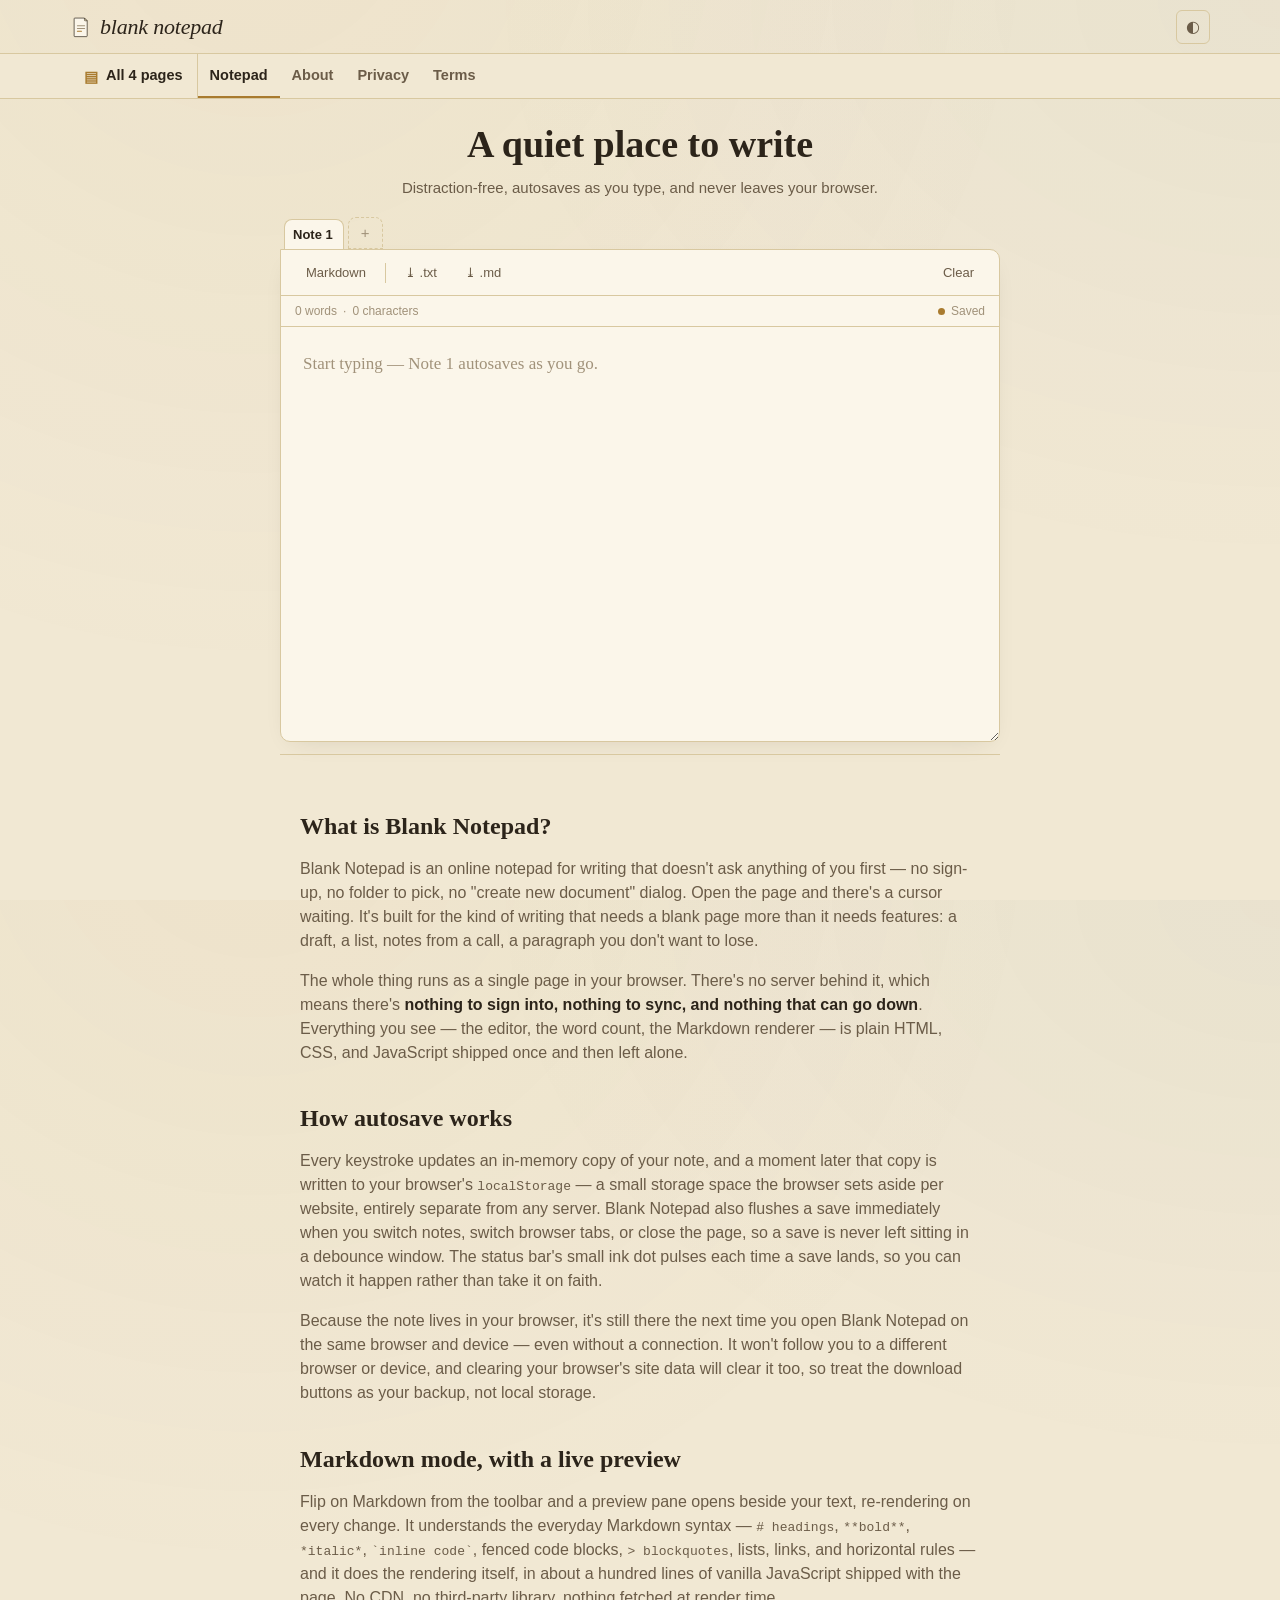
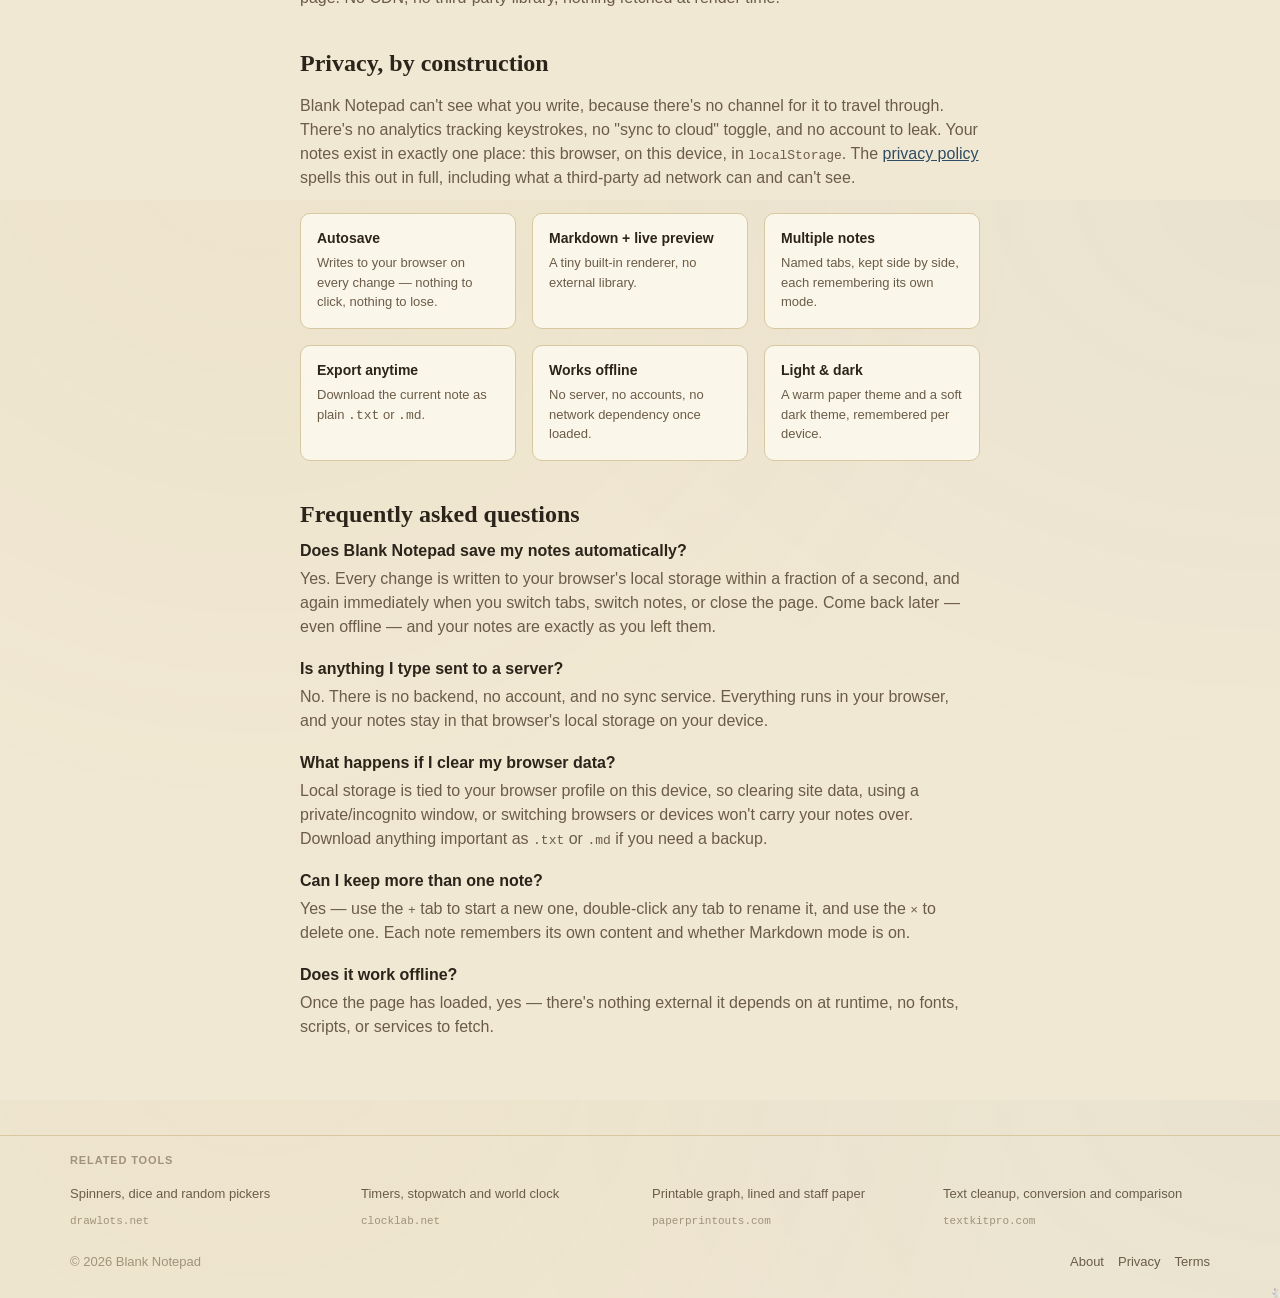
==== commit 05388b7c: "Wire up the nav generator and fix the SEO gaps The nav markers were empty on all five pages because " ====
--- a/index.html
+++ b/index.html
@@ -11,6 +11,9 @@
 })();
 </script>
 <meta name="viewport" content="width=device-width, initial-scale=1">
+<link rel="manifest" href="/manifest.webmanifest">
+<script defer src="/assets/js/register-sw.js"></script>
+<script defer src="/assets/js/nav.js"></script>
 <title>Blank Notepad — Distraction-Free Online Notepad</title>
 <meta name="description" content="A distraction-free online notepad that autosaves to your browser as you type. Switch to Markdown for a live preview, keep multiple notes, and download as .txt or .md. Nothing is ever uploaded — it all stays on your device and works offline.">
 <link rel="canonical" href="https://blanknotepad.com/">
@@ -20,7 +23,10 @@
 <meta property="og:title" content="Blank Notepad — Distraction-Free Online Notepad">
 <meta property="og:description" content="A distraction-free online notepad that autosaves to your browser as you type. Markdown mode, multiple notes, .txt/.md export — nothing ever leaves your device.">
 <meta property="og:url" content="https://blanknotepad.com/">
-<meta name="twitter:card" content="summary">
+<meta property="og:image" content="https://blanknotepad.com/assets/og-image.png">
+<meta property="og:image:width" content="1200">
+<meta property="og:image:height" content="630">
+<meta name="twitter:card" content="summary_large_image">
 <meta name="twitter:title" content="Blank Notepad — Distraction-Free Online Notepad">
 <meta name="twitter:description" content="A distraction-free online notepad that autosaves to your browser as you type. Markdown mode, multiple notes, .txt/.md export — nothing ever leaves your device.">
 
@@ -39,44 +45,7 @@
   "description": "A distraction-free, 100% client-side online notepad that autosaves to localStorage as you type, with a Markdown mode with live preview, multiple named notes, and .txt/.md export. Nothing is ever uploaded to a server."
 }
 </script>
-<script type="application/ld+json">
-{
-  "@context": "https://schema.org",
-  "@type": "FAQPage",
-  "mainEntity": [
-    {
-      "@type": "Question",
-      "name": "Does Blank Notepad save my notes automatically?",
-      "acceptedAnswer": { "@type": "Answer", "text": "Yes. Every change you make is written to your browser's localStorage within a fraction of a second, and again immediately when you switch tabs, switch notes, or close the page. Reopen Blank Notepad later — even offline — and your notes are exactly as you left them." }
-    },
-    {
-      "@type": "Question",
-      "name": "Is anything I type sent to a server?",
-      "acceptedAnswer": { "@type": "Answer", "text": "No. Blank Notepad has no backend, no account, and no sync service. All of the code runs in your browser, and your notes are stored only in that browser's local storage on your device. Nobody, including us, can read them." }
-    },
-    {
-      "@type": "Question",
-      "name": "What happens if I clear my browser data?",
-      "acceptedAnswer": { "@type": "Answer", "text": "Local storage is tied to your browser profile on this device, so clearing site data, browsing in a private/incognito window, or switching browsers or devices will not carry your notes over. Download anything important as .txt or .md if you need a backup or want to move it elsewhere." }
-    },
-    {
-      "@type": "Question",
-      "name": "How does Markdown mode work?",
-      "acceptedAnswer": { "@type": "Answer", "text": "Turn on Markdown from the toolbar and a live preview appears alongside your text. It supports headings, bold and italic, links, inline code and code blocks, blockquotes, lists, and horizontal rules — rendered entirely by a small built-in renderer, with no external library or network request involved." }
-    },
-    {
-      "@type": "Question",
-      "name": "Can I keep more than one note?",
-      "acceptedAnswer": { "@type": "Answer", "text": "Yes. Use the + tab to start a new note, double-click any tab to rename it, and click the × to delete one. Each note remembers its own content and whether Markdown mode is on." }
-    },
-    {
-      "@type": "Question",
-      "name": "Does Blank Notepad work offline?",
-      "acceptedAnswer": { "@type": "Answer", "text": "Once the page has loaded once, it keeps working without a connection — there are no external scripts, fonts, or services it depends on at runtime." }
-    }
-  ]
-}
-</script>
+<script type="application/ld+json">{"@context":"https://schema.org","@type":"FAQPage","mainEntity":[{"@type":"Question","name":"Does Blank Notepad save my notes automatically?","acceptedAnswer":{"@type":"Answer","text":"Yes. Every change is written to your browser's local storage within a fraction of a second, and again immediately when you switch tabs, switch notes, or close the page. Come back later — even offline — and your notes are exactly as you left them."}},{"@type":"Question","name":"Is anything I type sent to a server?","acceptedAnswer":{"@type":"Answer","text":"No. There is no backend, no account, and no sync service. Everything runs in your browser, and your notes stay in that browser's local storage on your device."}},{"@type":"Question","name":"What happens if I clear my browser data?","acceptedAnswer":{"@type":"Answer","text":"Local storage is tied to your browser profile on this device, so clearing site data, using a private/incognito window, or switching browsers or devices won't carry your notes over. Download anything important as .txt or .md if you need a backup."}},{"@type":"Question","name":"Can I keep more than one note?","acceptedAnswer":{"@type":"Answer","text":"Yes — use the + tab to start a new one, double-click any tab to rename it, and use the × to delete one. Each note remembers its own content and whether Markdown mode is on."}},{"@type":"Question","name":"Does it work offline?","acceptedAnswer":{"@type":"Answer","text":"Once the page has loaded, yes — there's nothing external it depends on at runtime, no fonts, scripts, or services to fetch."}}]}</script>
 
 <script async src="https://pagead2.googlesyndication.com/pagead/js/adsbygoogle.js?client=ca-pub-7560786263587509" crossorigin="anonymous"></script>
 </head>
@@ -99,7 +68,33 @@
   </div>
 </header>
 
-<!-- nav:start --><!-- nav:end -->
+<!-- nav:start -->
+<nav class="toolbar" aria-label="Tools">
+  <details class="tb-menu">
+    <summary class="tb-trigger" aria-label="All 4 pages">
+      <span class="tb-glyph" aria-hidden="true">&#9636;</span>
+      <span class="tb-label">All 4<span class="tb-label-long"> pages</span></span>
+    </summary>
+    <div class="tb-sheet is-flat">
+      <div class="tb-sheet-cols">
+        <ul>
+          <li><a href="/" aria-current="page">Blank Notepad</a></li>
+          <li><a href="/about.html">About Blank Notepad</a></li>
+          <li><a href="/privacy.html">Privacy Policy</a></li>
+          <li><a href="/terms.html">Terms of Use</a></li>
+        </ul>
+      </div>
+    </div>
+  </details>
+  <div class="tb-scrim"></div>
+  <ul class="tb-rail">
+    <li><a href="/" aria-current="page">Notepad</a></li>
+    <li><a href="/about.html">About</a></li>
+    <li><a href="/privacy.html">Privacy</a></li>
+    <li><a href="/terms.html">Terms</a></li>
+  </ul>
+</nav>
+<!-- nav:end -->
 
 <main id="main">
   <div class="editor-shell">
@@ -113,14 +108,14 @@
     </div>
 
     <div class="sheet">
-      <div class="toolbar">
-        <div class="toolbar-group">
+      <div class="editor-toolbar">
+        <div class="editor-toolbar-group">
           <button type="button" class="tool-btn" id="markdown-toggle" aria-pressed="false" title="Toggle Markdown mode with live preview">Markdown</button>
-          <span class="toolbar-sep" aria-hidden="true"></span>
+          <span class="editor-toolbar-sep" aria-hidden="true"></span>
           <button type="button" class="tool-btn" id="download-txt" title="Download this note as .txt">⤓ .txt</button>
           <button type="button" class="tool-btn" id="download-md" title="Download this note as .md">⤓ .md</button>
         </div>
-        <div class="toolbar-group">
+        <div class="editor-toolbar-group">
           <button type="button" class="tool-btn danger" id="clear-btn" title="Clear this note">Clear</button>
         </div>
       </div>
@@ -193,6 +188,15 @@
 </main>
 
 <footer class="site-footer">
+    <nav class="peer-sites" aria-label="Related tools">
+      <span class="peer-sites-label">Related tools</span>
+      <ul>
+        <li><a href="https://drawlots.net/">Spinners, dice and random pickers</a> <span class="peer-domain">drawlots.net</span></li>
+        <li><a href="https://clocklab.net/">Timers, stopwatch and world clock</a> <span class="peer-domain">clocklab.net</span></li>
+        <li><a href="https://paperprintouts.com/">Printable graph, lined and staff paper</a> <span class="peer-domain">paperprintouts.com</span></li>
+        <li><a href="https://textkitpro.com/">Text cleanup, conversion and comparison</a> <span class="peer-domain">textkitpro.com</span></li>
+      </ul>
+    </nav>
   <div class="footer-inner">
     <div>© <span id="year"></span> Blank Notepad</div>
     <div class="footer-links">
--- a/assets/css/styles.css
+++ b/assets/css/styles.css
@@ -118,16 +118,13 @@
 .skip-link:focus { left: 0; }
 
 /* ---------- header ---------- */
-/* Brand and the theme toggle, nothing else. One tool means no peers to list,
-   so this site is the portfolio pattern's other half: no rail, no sheet, no
-   toolbar element at all (ngineer420.github.io#13). Home is the brand, and
-   About, Privacy and Terms live in the footer, which already carried them —
-   two of the four header slots were spending themselves twice.
-
-   Not sticky, so nothing in the chrome can overlay an AdSense anchor unit,
-   and a fixed height so the header is the same 54px on every page at every
-   width. It used to grow to 99px below 500px, where flex-wrap broke the four
-   links onto a second row beside a one-line wordmark. */
+/* Brand and the theme toggle, nothing else. The four page links used to sit
+   here and they broke: flex-wrap dropped them onto a second row below 500px
+   and the header grew from 54px to 99px. They now live in the toolbar below,
+   which never wraps (ngineer420.github.io#13).
+
+   Not sticky, so nothing in the chrome overlays the top of the page, and a
+   fixed height so the header is the same 54px on every page at every width. */
 .site-header {
   border-bottom: 1px solid var(--rule);
 }
@@ -174,6 +171,209 @@
   font-size: 16px;
 }
 .icon-btn:hover { background: var(--paper-raised); color: var(--ink); }
+
+/* ==========================================================================
+   toolbar v1 — the portfolio navigation pattern.
+   Spec: github.com/ngineer420/ngineer420.github.io/issues/13
+
+   Copy this block verbatim into any site in the portfolio. Everything
+   site-specific is the eight custom properties declared on `.toolbar` below;
+   remap those to the host site's tokens and nothing else needs touching. The
+   silhouette is shared, the palette and type are not.
+
+   Structure: one <nav class="toolbar">, a direct child of <body> immediately
+   after </header>. A <details> trigger pinned left that never scrolls, and a
+   single non-wrapping row of tool chips that does. Never sticky.
+   ========================================================================== */
+
+.toolbar {
+  /* ---- the only site-owned values in this block ---- */
+  --tb-bg: var(--paper);
+  --tb-bg-elev: var(--paper-raised);
+  --tb-border: var(--rule);
+  --tb-border-soft: var(--rule);
+  --tb-text: var(--ink);
+  --tb-text-dim: var(--ink-soft);
+  --tb-accent: var(--brass);
+  --tb-focus: var(--focus);
+
+  /* A stacking context, so the sheet lands above the tool's own positioned
+     bits (crop box, compare handle) without a z-index arms race inside it. */
+  position: relative; z-index: 40;
+  display: flex; align-items: stretch;
+  /* 44px of content plus the 1px rule. box-sizing is border-box, so a flat
+     44px here leaves the rail a 43px content box, the 44px chips overflow it
+     by a pixel and the 2px active underline gets clipped to 1px. */
+  height: 45px;
+  background: var(--tb-bg);
+  border-bottom: 1px solid var(--tb-border-soft);
+}
+/* The bar is full-bleed so its rule spans the window, but its contents belong
+   in the same column as the header and <main> — the spec's own rail sizing
+   ("8 chips inside a 1140px column") assumes this and its CSS omitted it,
+   which leaves the trigger flush at x=0 while the wordmark sits at x=70.
+   Full-bleed is kept below 720px, where the 40px would come straight out of
+   the rail's scrollable width and the fades already handle the edges. */
+@media (min-width: 720px) {
+  .toolbar { padding-inline: max(20px, calc((100% - var(--maxw)) / 2 + 20px)); }
+}
+
+/* ---- the trigger: labelled, counted, and never collapses to an icon ---- */
+.tb-menu { position: relative; flex: 0 0 auto; }
+.tb-trigger {
+  display: flex; align-items: center; gap: 8px;
+  min-height: 44px; padding: 0 14px;
+  white-space: nowrap; cursor: pointer; list-style: none;
+  font-size: 14.5px; font-weight: 700; color: var(--tb-text);
+  border-right: 1px solid var(--tb-border-soft);
+}
+.tb-trigger::-webkit-details-marker { display: none; } /* Safari */
+.tb-trigger::marker { content: ""; }
+.tb-trigger:hover { color: var(--tb-accent); }
+.tb-glyph { color: var(--tb-accent); font-size: 15px; line-height: 1; }
+
+/* ---- the rail: one row, always. Wrapping is what produced every ragged
+   multi-row header in the audit; nowrap makes those faults impossible. ---- */
+.tb-rail {
+  flex: 1 1 auto; min-width: 0;
+  /* The centre-on-current JS reads `current.offsetLeft` and treats it as an
+     offset inside this scroller. Without a position here the nearest
+     positioned ancestor is `.toolbar`, so that figure also carries the
+     trigger's width and the rail over-scrolls by it — the current chip lands
+     with its first letters under the left fade, which is the clipped label
+     this pattern exists to prevent. Found on clocklab, fixed everywhere. */
+  position: relative;
+  display: flex; flex-wrap: nowrap; gap: 0;
+  margin: 0; padding: 0; list-style: none;
+  overflow-x: auto; overflow-y: hidden;
+  -webkit-overflow-scrolling: touch;
+  overscroll-behavior-x: contain;  /* a swipe past the end is not a back-nav */
+  scroll-padding-inline: 24px;     /* Tab must not park a chip under the fade */
+  scrollbar-width: none;
+  /* The right fade is ON by default and JS turns it off once it can prove the
+     rail is scrolled to its end. Defaulting it off would mean a JS-disabled
+     visitor gets a label hard-clipped mid-word, which is the one thing this
+     pattern exists to stop. It costs nothing when the rail does not scroll,
+     because the rail is a flex item that stretches: the last chip only reaches
+     the right edge when there is something behind it. */
+  --f0: 0px; --f1: 24px;
+  -webkit-mask-image: linear-gradient(to right, transparent 0, #000 var(--f0),
+    #000 calc(100% - var(--f1)), transparent 100%);
+  mask-image: linear-gradient(to right, transparent 0, #000 var(--f0),
+    #000 calc(100% - var(--f1)), transparent 100%);
+}
+.tb-rail::-webkit-scrollbar { display: none; } /* the fade is the affordance */
+.tb-rail.can-l { --f0: 24px; }
+.tb-rail.js-on:not(.can-r) { --f1: 0px; }
+.tb-rail > li { flex: 0 0 auto; }
+.tb-rail a {
+  display: flex; align-items: center; min-height: 44px; padding: 0 12px;
+  white-space: nowrap; text-decoration: none;
+  font-size: 14.5px; font-weight: 600; color: var(--tb-text-dim);
+  box-shadow: inset 0 -2px 0 transparent;
+}
+/* Hover changes colour only, so the scroller never reflows under the cursor. */
+.tb-rail a:hover { color: var(--tb-text); text-decoration: none; }
+.tb-rail a[aria-current] {
+  color: var(--tb-text); font-weight: 800;
+  box-shadow: inset 0 -2px 0 var(--tb-accent);
+}
+
+/* outline-offset is negative so the ring is not clipped by the scroller. */
+.tb-trigger:focus-visible,
+.tb-rail a:focus-visible,
+.tb-sheet a:focus-visible {
+  outline: 2px solid var(--tb-focus); outline-offset: -2px;
+}
+
+/* ---- the sheet: a disclosure, not a modal. Focus is never trapped. ---- */
+.tb-sheet {
+  position: absolute; top: 100%; left: 0; z-index: 2;
+  width: min(680px, 92vw); max-height: min(70vh, 520px);
+  overflow-y: auto; overscroll-behavior: contain;
+  background: var(--tb-bg-elev);
+  border: 1px solid var(--tb-border);
+  border-radius: 0 0 12px 12px;
+  box-shadow: 0 18px 40px -20px rgba(0, 0, 0, .5);
+  padding: 14px 4px;
+}
+/* The columns go on the inner wrapper, never on the scrolling .tb-sheet: a
+   multi-column box with a capped block-size does not scroll, it fragments
+   sideways into further columns, so links lay out past the panel's right edge
+   behind a silent horizontal drag. The wrapper has no height cap, so the
+   columns balance at their natural height and the sheet scrolls down past them. */
+.tb-sheet-cols { columns: 2; column-gap: 24px; }
+/* At <= 8 destinations the sheet renders one flat list and the columns move
+   onto it; group headings are noise at that size. */
+.tb-sheet.is-flat .tb-sheet-cols { columns: 1; }
+.tb-sheet.is-flat .tb-sheet-cols ul { columns: 2; column-gap: 24px; }
+.tb-sheet ul { margin: 0 0 12px; padding: 0; list-style: none; break-inside: avoid; }
+.tb-sheet li { break-inside: avoid; }
+.tb-sheet a {
+  display: flex; align-items: center; min-height: 36px; padding: 0 14px;
+  font-size: 14.5px; text-decoration: none; color: var(--tb-text-dim);
+  border-left: 3px solid transparent; /* reserved, so the current item never shifts */
+}
+.tb-sheet a:hover { color: var(--tb-text); text-decoration: none; }
+.tb-sheet a[aria-current] {
+  color: var(--tb-text); font-weight: 800; border-left-color: var(--tb-accent);
+}
+
+/* <p>, not <h2>: chrome headings would pollute the outline of an SEO page. */
+.tb-grouplabel {
+  margin: 0 0 4px; padding: 0 14px;
+  font-size: 12px; font-weight: 800; letter-spacing: .08em;
+  text-transform: uppercase; color: var(--tb-text-dim);
+  /* A group label and its list are two boxes, so `break-inside: avoid` on the
+     list does nothing to keep them together: the column balancer will happily
+     end a column on the heading and start the next one with the list it
+     introduces. */
+  break-after: avoid;
+}
+/* The one route from the chrome to a tier-2 family. */
+.tb-hub {
+  column-span: all; break-inside: avoid;
+  margin: 2px 0 0; padding: 10px 14px 0;
+  border-top: 1px solid var(--tb-border-soft);
+}
+.tb-hub a {
+  padding: 0; border-left: 0; min-height: 36px;
+  color: var(--tb-accent); font-weight: 700;
+}
+
+/* ---- mobile: full-bleed sheet, scrim, short trigger label ---- */
+.tb-scrim { display: none; }
+@media (max-width: 719px) {
+  .tb-menu { position: static; }
+  .tb-sheet {
+    left: 0; right: 0; width: auto;
+    border-width: 1px 0; border-radius: 0;
+  }
+  .tb-sheet-cols,
+  .tb-sheet.is-flat .tb-sheet-cols,
+  .tb-sheet.is-flat .tb-sheet-cols ul { columns: auto; }
+  .tb-sheet a { min-height: 44px; padding: 0 16px; }
+  .tb-grouplabel { padding: 0 16px; } /* match the list links' inset */
+  /* Anchored to the bar rather than the viewport, so it cannot cover the
+     trigger — with JS off, tapping the trigger again is the way out and there
+     must be nothing on top of it. Pure CSS, so it works with JS off too. */
+  .tb-menu[open] ~ .tb-scrim {
+    display: block; position: absolute; top: 100%; left: 0; right: 0;
+    height: 100vh; z-index: 1; background: rgba(0, 0, 0, .42);
+  }
+}
+@media (max-width: 399px) {
+  .tb-label-long { display: none; } /* "All 5 tools" -> "All 5"; the accessible
+                                       name on the summary keeps the full string */
+}
+
+/* ---- site-local, two notes ----
+   1. <body> is a column flex container on this site, so the bar is a flex
+      item with the default flex-shrink: 1 and a tall page squeezes the 45px.
+   2. The editor's own control strip used to own the name `.toolbar`. It is
+      `.editor-toolbar` now, because the block above copies verbatim between
+      sites and its element really is called `.toolbar`. */
+.toolbar { flex: none; }
 
 /* ---------- main / editor page ---------- */
 main { flex: 1; }
@@ -285,7 +485,7 @@
   box-shadow: 0 8px 24px -12px var(--shadow);
 }
 
-.toolbar {
+.editor-toolbar {
   display: flex;
   align-items: center;
   justify-content: space-between;
@@ -294,7 +494,7 @@
   border-bottom: 1px solid var(--rule);
   flex-wrap: wrap;
 }
-.toolbar-group { display: flex; align-items: center; gap: 6px; flex-wrap: wrap; }
+.editor-toolbar-group { display: flex; align-items: center; gap: 6px; flex-wrap: wrap; }
 
 .tool-btn {
   font-family: var(--font-ui);
@@ -317,7 +517,7 @@
 .tool-btn.is-active:hover { background: var(--accent-soft); }
 .tool-btn.danger:hover { color: var(--danger); background: var(--danger-soft); }
 
-.toolbar-sep {
+.editor-toolbar-sep {
   width: 1px;
   height: 20px;
   background: var(--rule);
@@ -508,6 +708,60 @@
 }
 .footer-links a:hover { color: var(--ink); }
 
+/* ---- related tools: the cross-property block ----
+   A row of sibling sites above the copyright line, inside the same footer
+   rule. It reads as the footer's first band, not as a link farm: the label is
+   the same 13px muted UI type as the rest of the footer, each row puts the
+   promise first and the domain second, and the domain is the only thing here
+   in the mono face, which is what tells a reader at a glance that it goes off
+   this site. Four peers fit one row at 1180px and stack at narrow widths. */
+.peer-sites {
+  max-width: var(--maxw);
+  margin: 0 auto;
+  padding: 16px 20px 6px;
+  font-size: 13px;
+}
+.peer-sites-label {
+  display: block;
+  font-size: 11px;
+  font-weight: 700;
+  letter-spacing: .08em;
+  text-transform: uppercase;
+  color: var(--ink-faint);
+  margin-bottom: 8px;
+}
+.peer-sites ul {
+  list-style: none;
+  margin: 0;
+  padding: 0;
+  display: grid;
+  grid-template-columns: repeat(auto-fit, minmax(240px, 1fr));
+  gap: 2px 24px;
+}
+.peer-sites li { min-width: 0; }
+.peer-sites a {
+  display: inline-flex;
+  align-items: center;
+  min-height: 34px;
+  color: var(--ink-soft);
+  text-decoration: none;
+}
+.peer-sites a:hover { color: var(--accent); text-decoration: underline; }
+.peer-domain {
+  font-family: var(--font-mono);
+  font-size: 11px;
+  color: var(--ink-faint);
+  white-space: nowrap;
+}
+@media (max-width: 719px) {
+  /* One column, and the domain drops under its own link rather than pushing
+     the promise into an ellipsis. */
+  .peer-sites ul { grid-template-columns: 1fr; gap: 0; }
+  .peer-sites li { display: flex; flex-direction: column; }
+  .peer-sites a { min-height: 40px; }
+  .peer-domain { margin: -6px 0 6px; }
+}
+
 /* Last element on the page, flush to the corner, and not a link that invites
    a click — the pointer stays an arrow. */
 .erabbit-mark { display: block; width: 10px; margin: 0 0 0 auto; line-height: 0; cursor: default; }
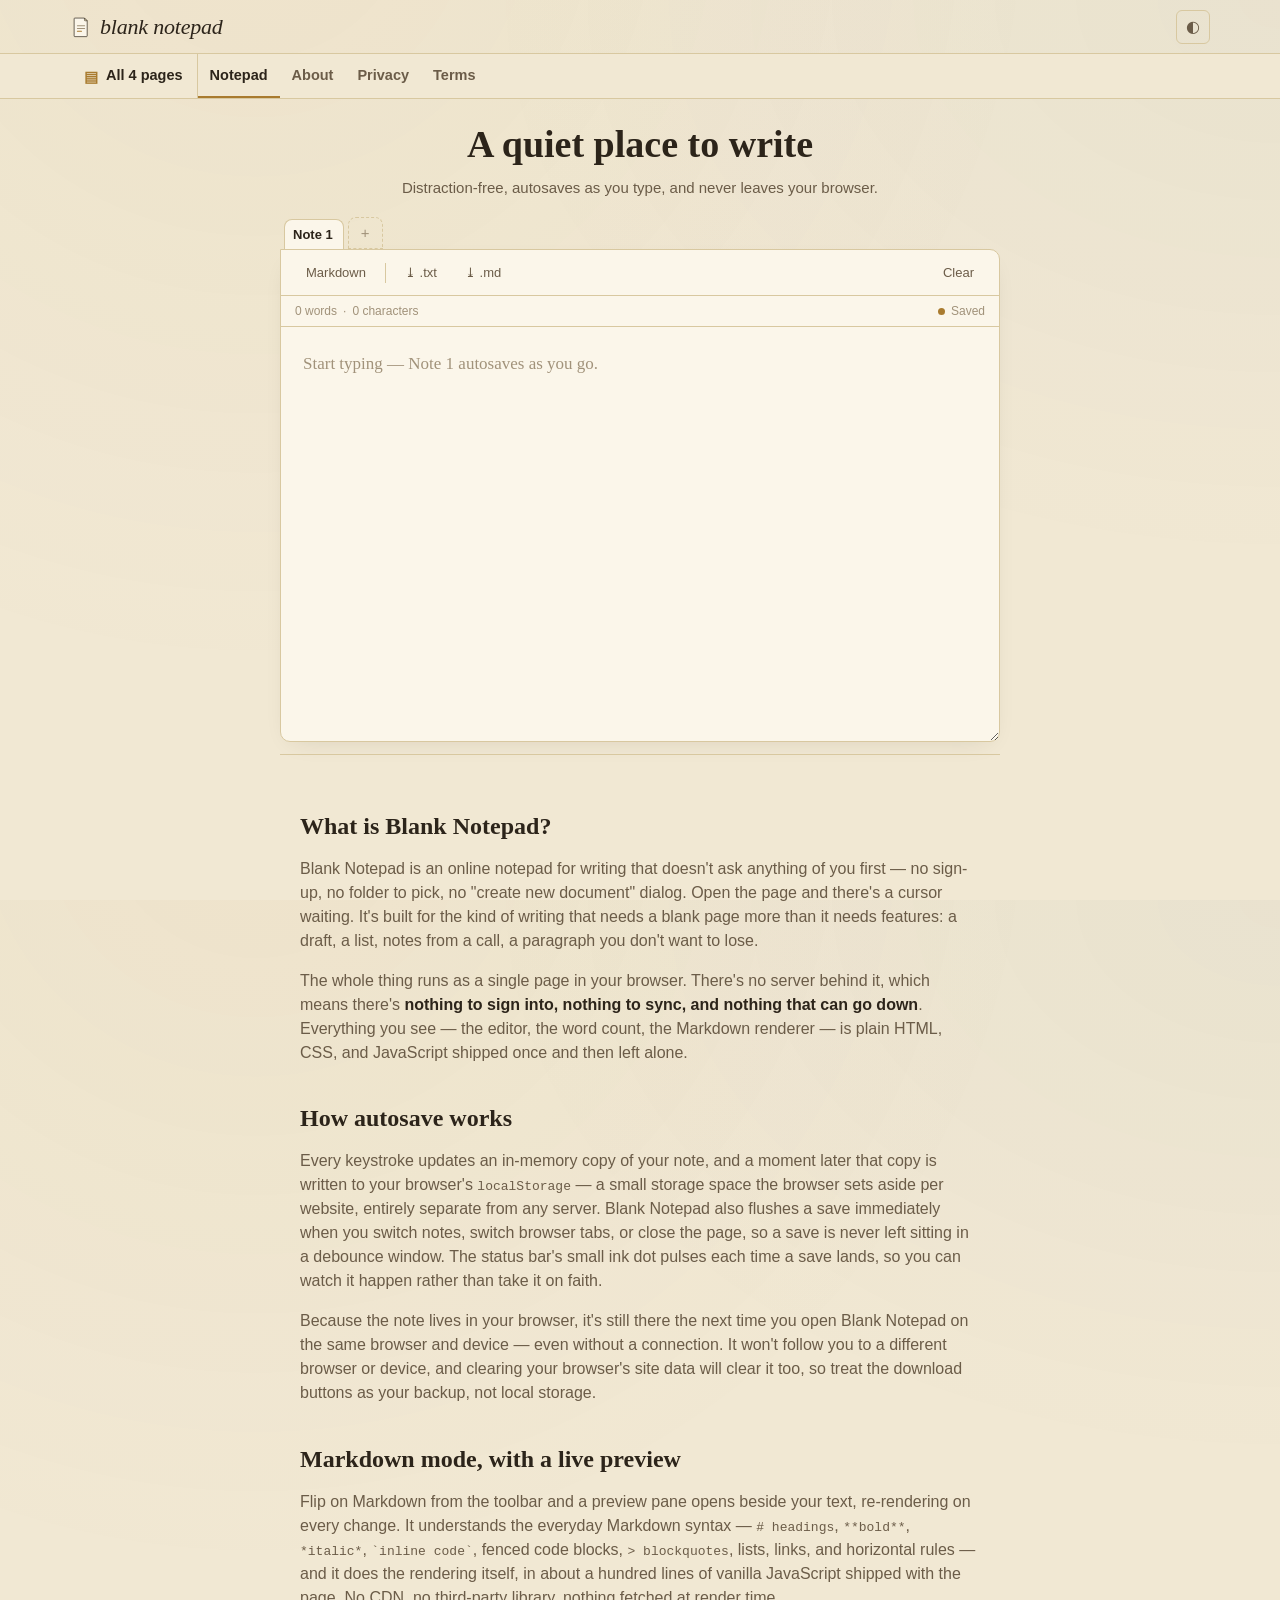
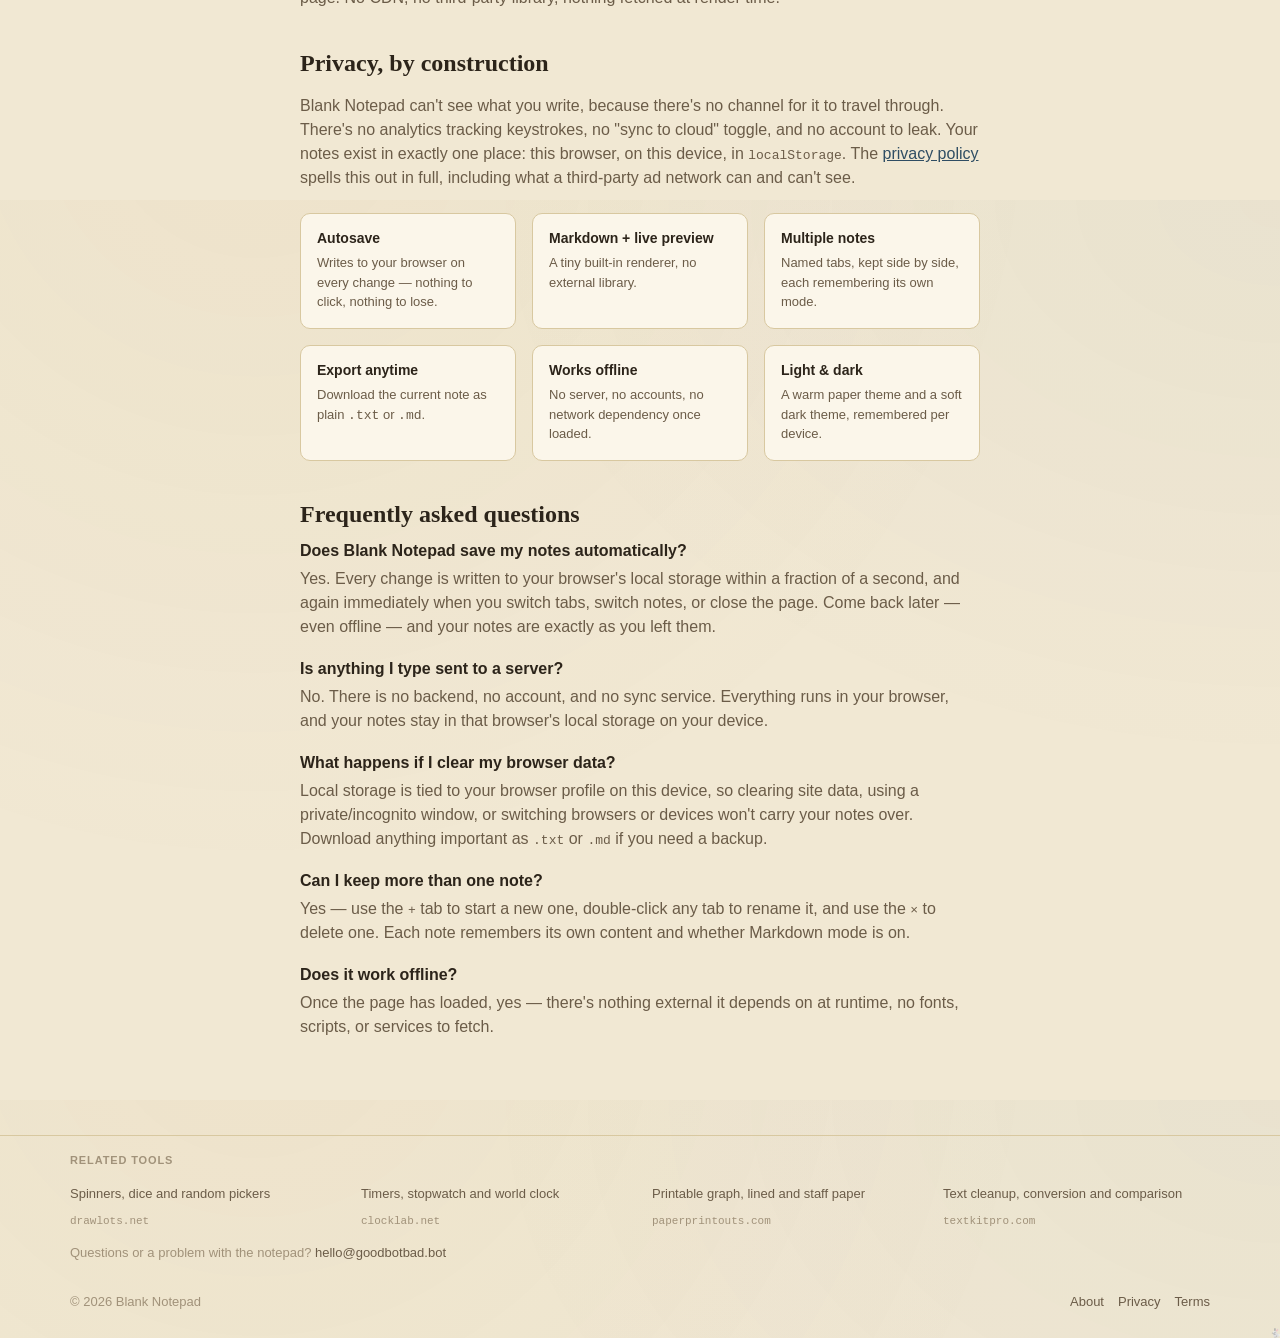
==== commit 8d0e1dd0: "Add a contact link to every footer and generate the sitemap dates Part 1. Every page now carries one" ====
--- a/index.html
+++ b/index.html
@@ -188,15 +188,18 @@
 </main>
 
 <footer class="site-footer">
-    <nav class="peer-sites" aria-label="Related tools">
-      <span class="peer-sites-label">Related tools</span>
-      <ul>
-        <li><a href="https://drawlots.net/">Spinners, dice and random pickers</a> <span class="peer-domain">drawlots.net</span></li>
-        <li><a href="https://clocklab.net/">Timers, stopwatch and world clock</a> <span class="peer-domain">clocklab.net</span></li>
-        <li><a href="https://paperprintouts.com/">Printable graph, lined and staff paper</a> <span class="peer-domain">paperprintouts.com</span></li>
-        <li><a href="https://textkitpro.com/">Text cleanup, conversion and comparison</a> <span class="peer-domain">textkitpro.com</span></li>
-      </ul>
-    </nav>
+  <!-- peers:start -->
+  <nav class="peer-sites" aria-label="Related tools">
+    <span class="peer-sites-label">Related tools</span>
+    <ul>
+      <li><a href="https://drawlots.net/">Spinners, dice and random pickers</a> <span class="peer-domain">drawlots.net</span></li>
+      <li><a href="https://clocklab.net/">Timers, stopwatch and world clock</a> <span class="peer-domain">clocklab.net</span></li>
+      <li><a href="https://paperprintouts.com/">Printable graph, lined and staff paper</a> <span class="peer-domain">paperprintouts.com</span></li>
+      <li><a href="https://textkitpro.com/">Text cleanup, conversion and comparison</a> <span class="peer-domain">textkitpro.com</span></li>
+    </ul>
+  </nav>
+  <p class="footer-contact">Questions or a problem with the notepad? <a href="&#109;&#97;&#105;&#108;&#116;&#111;&#58;&#104;&#101;&#108;&#108;&#111;&#64;&#103;&#111;&#111;&#100;&#98;&#111;&#116;&#98;&#97;&#100;&#46;&#98;&#111;&#116;">&#104;&#101;&#108;&#108;&#111;&#64;&#103;&#111;&#111;&#100;&#98;&#111;&#116;&#98;&#97;&#100;&#46;&#98;&#111;&#116;</a></p>
+  <!-- peers:end -->
   <div class="footer-inner">
     <div>© <span id="year"></span> Blank Notepad</div>
     <div class="footer-links">
--- a/assets/css/styles.css
+++ b/assets/css/styles.css
@@ -762,6 +762,29 @@
   .peer-domain { margin: -6px 0 6px; }
 }
 
+/* ---- contact: one route to a person, on every page ----
+   The last band of the footer, under the related-tools rows and above the
+   copyright line. It takes the footer's own 13px muted type and the same
+   container as .peer-sites, so the two read as one block rather than as two
+   bolted-on strips. The address is the only interactive word in the sentence,
+   so it is the only one that carries the link colour, and it gets a 34px
+   minimum height because a mail address on a phone is a tap target. */
+.footer-contact {
+  max-width: var(--maxw);
+  margin: 0 auto;
+  padding: 0 20px 6px;
+  font-size: 13px;
+  color: var(--ink-faint);
+}
+.footer-contact a {
+  display: inline-flex;
+  align-items: center;
+  min-height: 34px;
+  color: var(--ink-soft);
+  text-decoration: none;
+}
+.footer-contact a:hover { color: var(--accent); text-decoration: underline; }
+
 /* Last element on the page, flush to the corner, and not a link that invites
    a click — the pointer stays an arrow. */
 .erabbit-mark { display: block; width: 10px; margin: 0 0 0 auto; line-height: 0; cursor: default; }
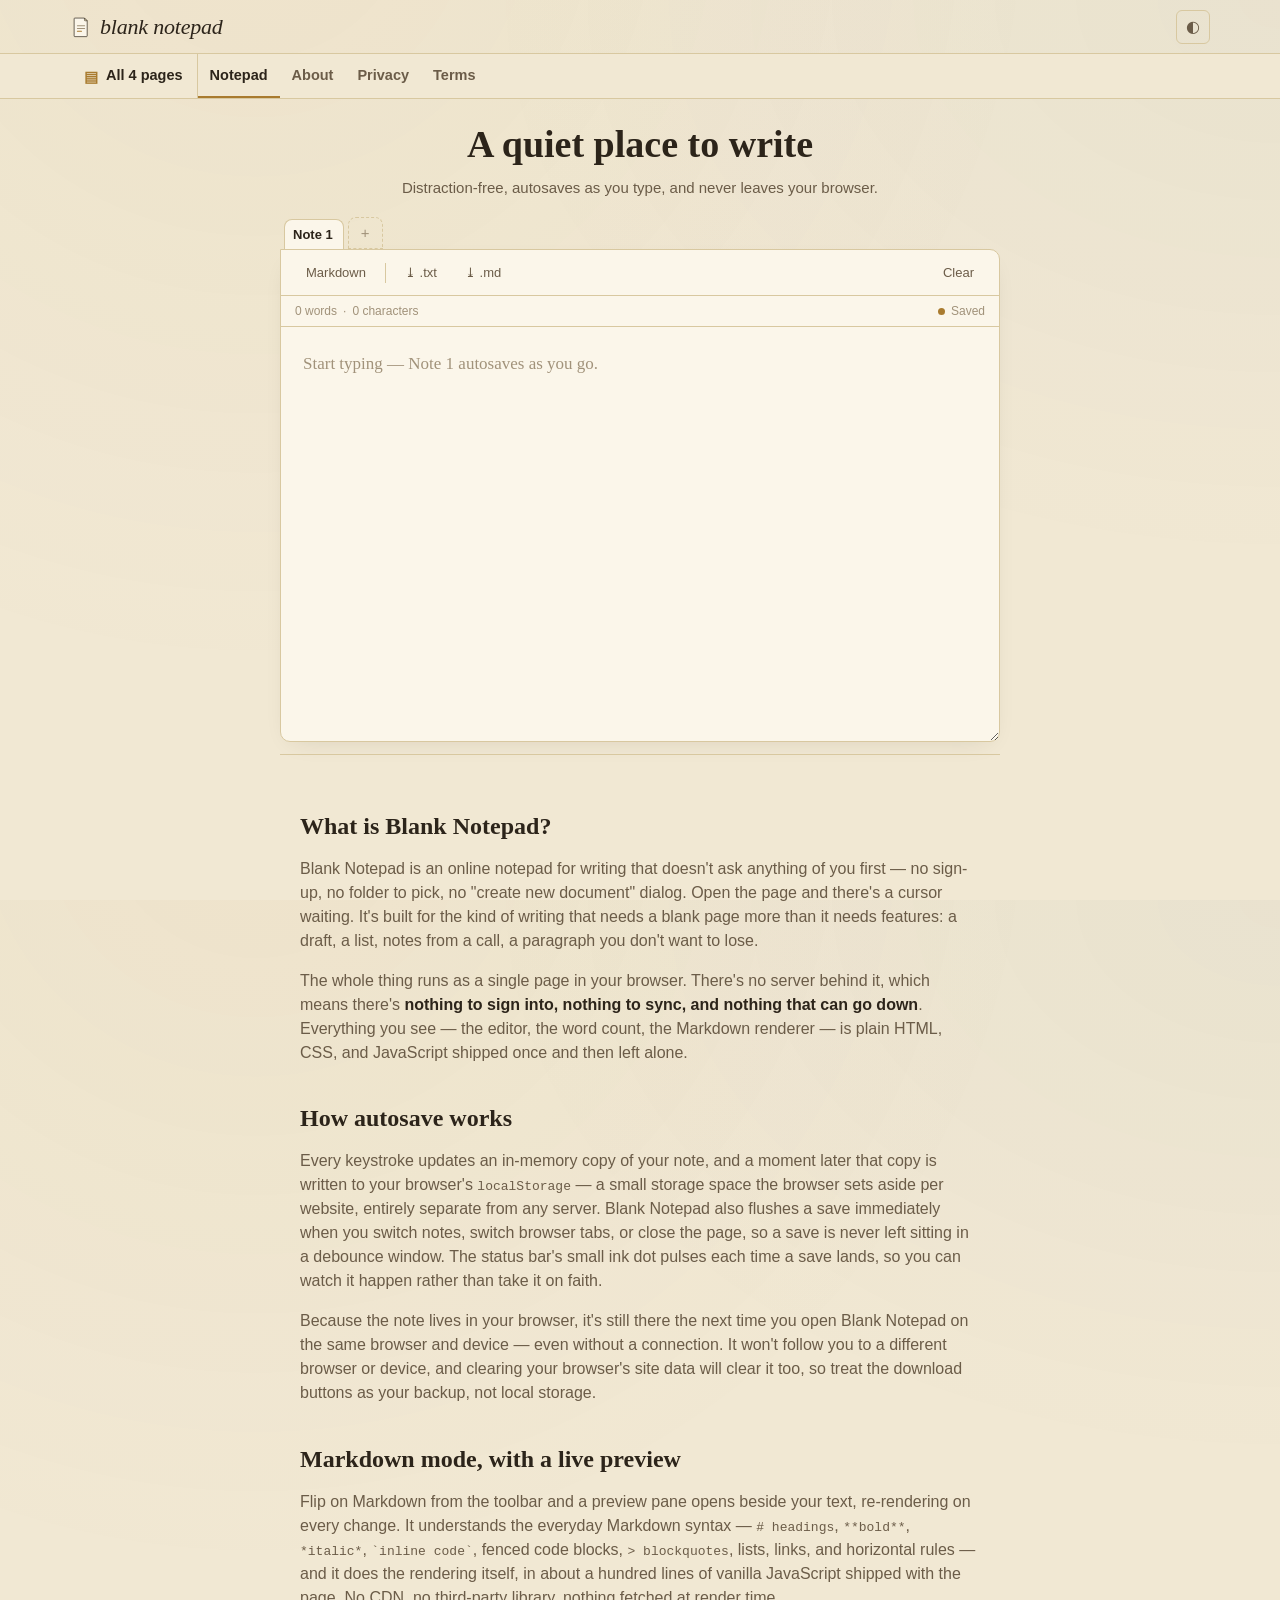
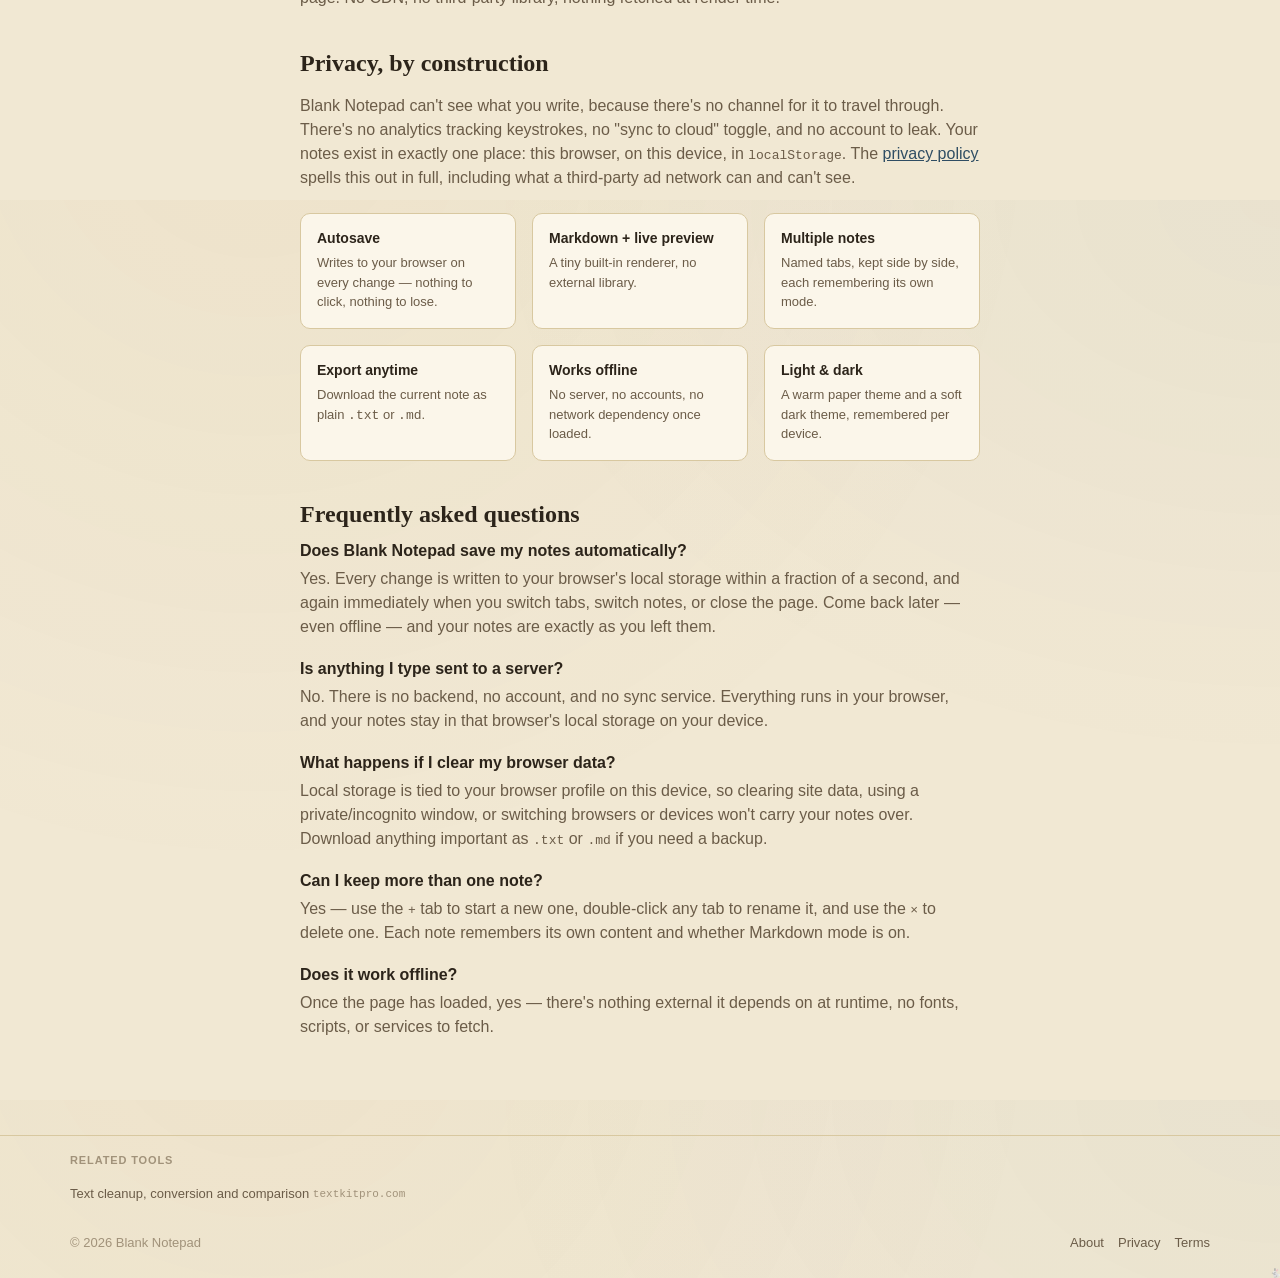
==== commit 515045ca: "Limit related-tools links to relevant sites only Co-Authored-By: Claude Opus 5.5 (1M context) <norep" ====
--- a/index.html
+++ b/index.html
@@ -188,18 +188,12 @@
 </main>
 
 <footer class="site-footer">
-  <!-- peers:start -->
-  <nav class="peer-sites" aria-label="Related tools">
-    <span class="peer-sites-label">Related tools</span>
-    <ul>
-      <li><a href="https://drawlots.net/">Spinners, dice and random pickers</a> <span class="peer-domain">drawlots.net</span></li>
-      <li><a href="https://clocklab.net/">Timers, stopwatch and world clock</a> <span class="peer-domain">clocklab.net</span></li>
-      <li><a href="https://paperprintouts.com/">Printable graph, lined and staff paper</a> <span class="peer-domain">paperprintouts.com</span></li>
-      <li><a href="https://textkitpro.com/">Text cleanup, conversion and comparison</a> <span class="peer-domain">textkitpro.com</span></li>
-    </ul>
-  </nav>
-  <p class="footer-contact">Questions or a problem with the notepad? <a href="&#109;&#97;&#105;&#108;&#116;&#111;&#58;&#104;&#101;&#108;&#108;&#111;&#64;&#103;&#111;&#111;&#100;&#98;&#111;&#116;&#98;&#97;&#100;&#46;&#98;&#111;&#116;">&#104;&#101;&#108;&#108;&#111;&#64;&#103;&#111;&#111;&#100;&#98;&#111;&#116;&#98;&#97;&#100;&#46;&#98;&#111;&#116;</a></p>
-  <!-- peers:end -->
+    <nav class="peer-sites" aria-label="Related tools">
+      <span class="peer-sites-label">Related tools</span>
+      <ul>
+        <li><a href="https://textkitpro.com/">Text cleanup, conversion and comparison</a> <span class="peer-domain">textkitpro.com</span></li>
+      </ul>
+    </nav>
   <div class="footer-inner">
     <div>© <span id="year"></span> Blank Notepad</div>
     <div class="footer-links">
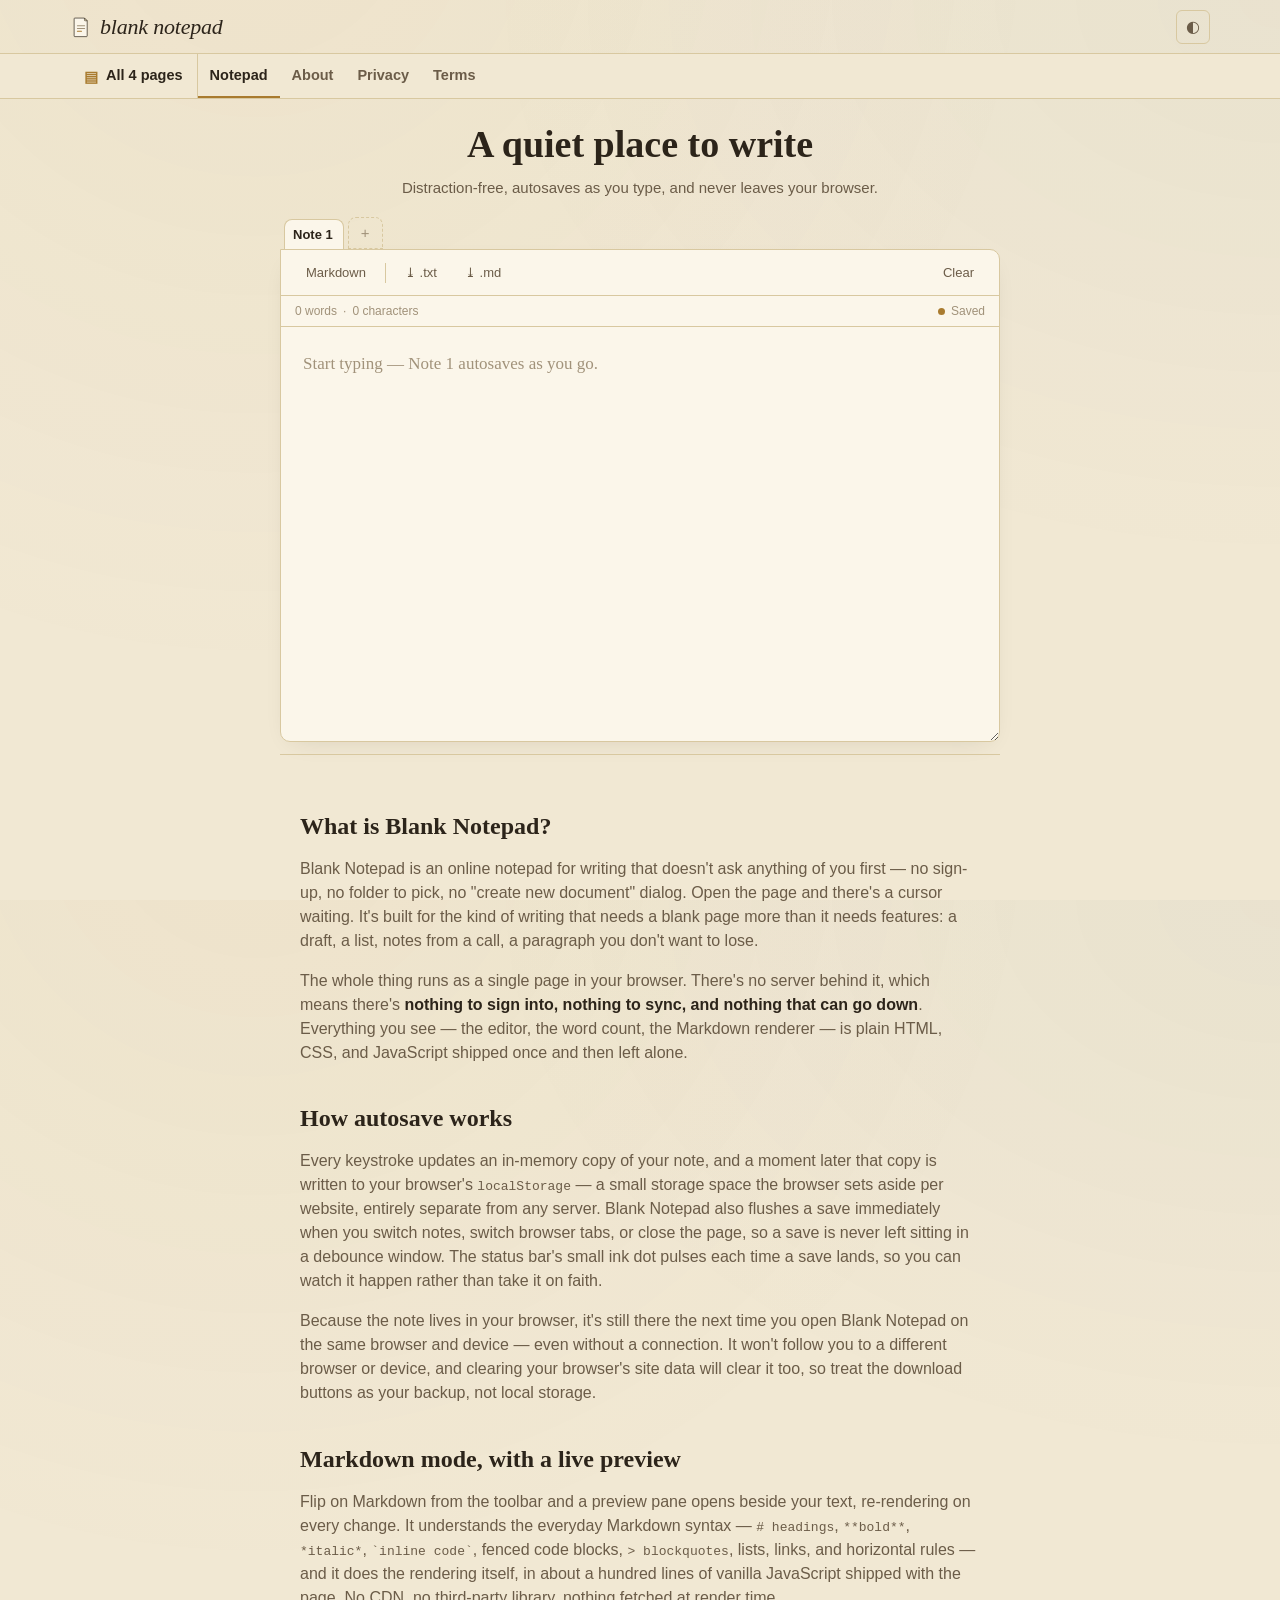
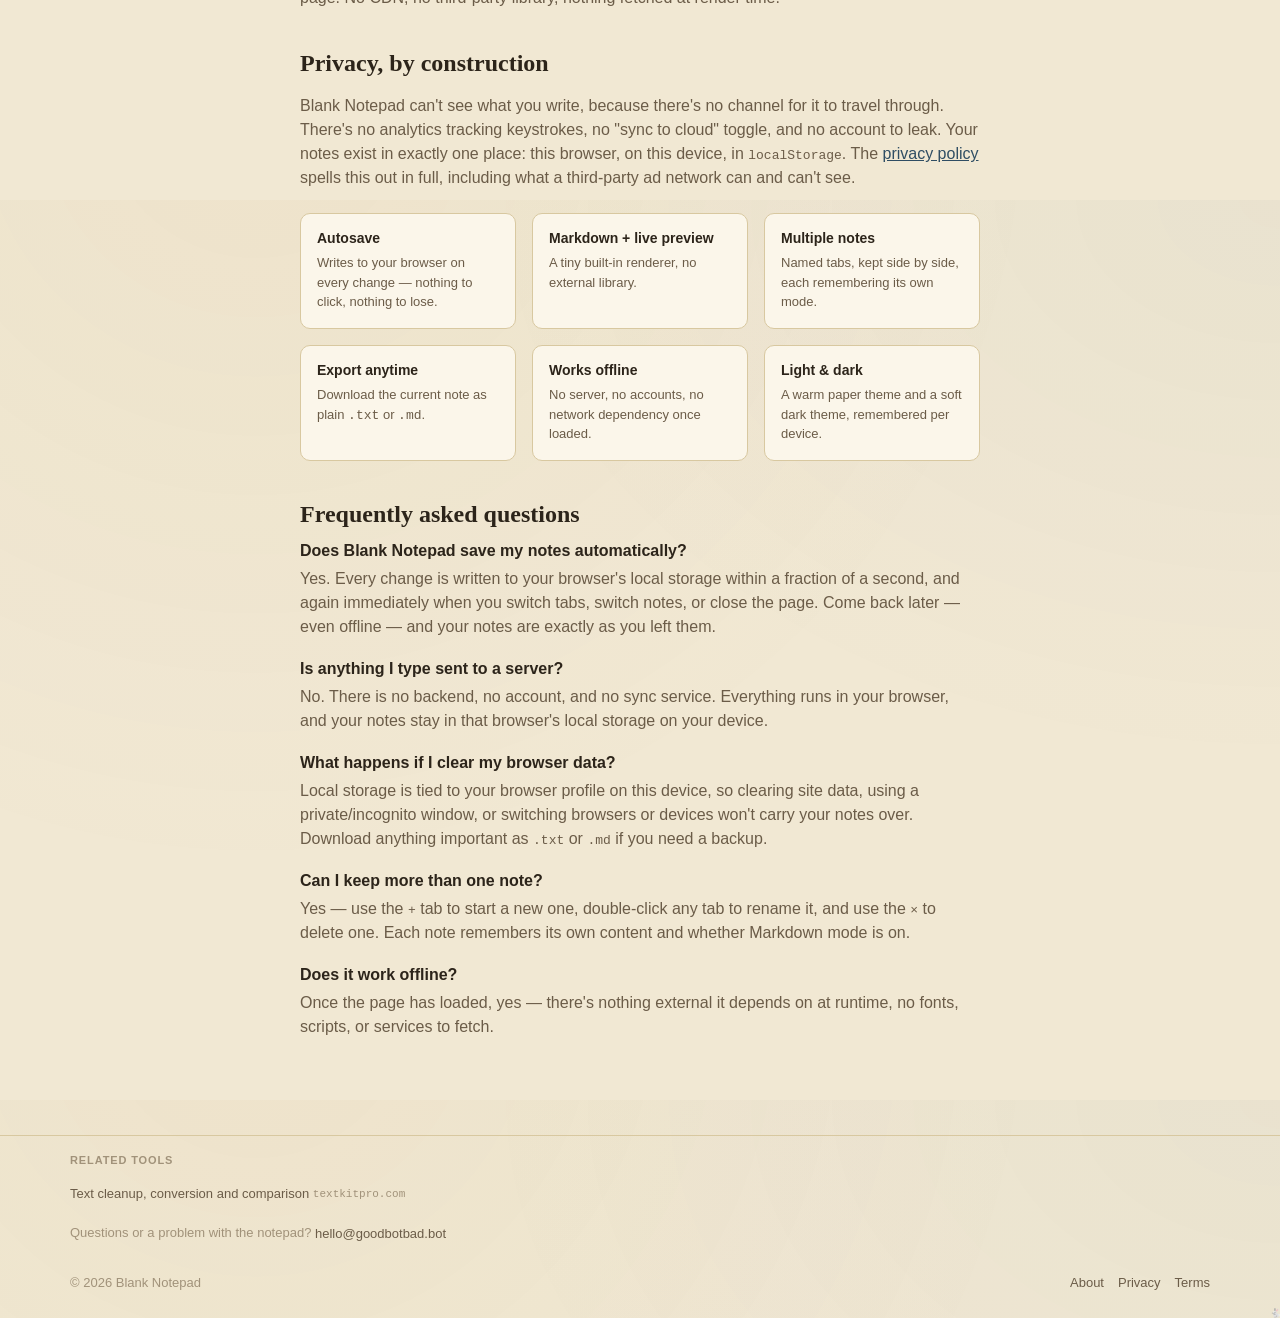
==== commit 3566b72a: "Add a contact link to every footer and generate the sitemap dates sync_nav.py now owns the footer pe" ====
--- a/index.html
+++ b/index.html
@@ -188,12 +188,15 @@
 </main>
 
 <footer class="site-footer">
-    <nav class="peer-sites" aria-label="Related tools">
-      <span class="peer-sites-label">Related tools</span>
-      <ul>
-        <li><a href="https://textkitpro.com/">Text cleanup, conversion and comparison</a> <span class="peer-domain">textkitpro.com</span></li>
-      </ul>
-    </nav>
+  <!-- peers:start -->
+  <nav class="peer-sites" aria-label="Related tools">
+    <span class="peer-sites-label">Related tools</span>
+    <ul>
+      <li><a href="https://textkitpro.com/">Text cleanup, conversion and comparison</a> <span class="peer-domain">textkitpro.com</span></li>
+    </ul>
+  </nav>
+  <p class="footer-contact">Questions or a problem with the notepad? <a href="&#109;&#97;&#105;&#108;&#116;&#111;&#58;&#104;&#101;&#108;&#108;&#111;&#64;&#103;&#111;&#111;&#100;&#98;&#111;&#116;&#98;&#97;&#100;&#46;&#98;&#111;&#116;">&#104;&#101;&#108;&#108;&#111;&#64;&#103;&#111;&#111;&#100;&#98;&#111;&#116;&#98;&#97;&#100;&#46;&#98;&#111;&#116;</a></p>
+  <!-- peers:end -->
   <div class="footer-inner">
     <div>© <span id="year"></span> Blank Notepad</div>
     <div class="footer-links">
